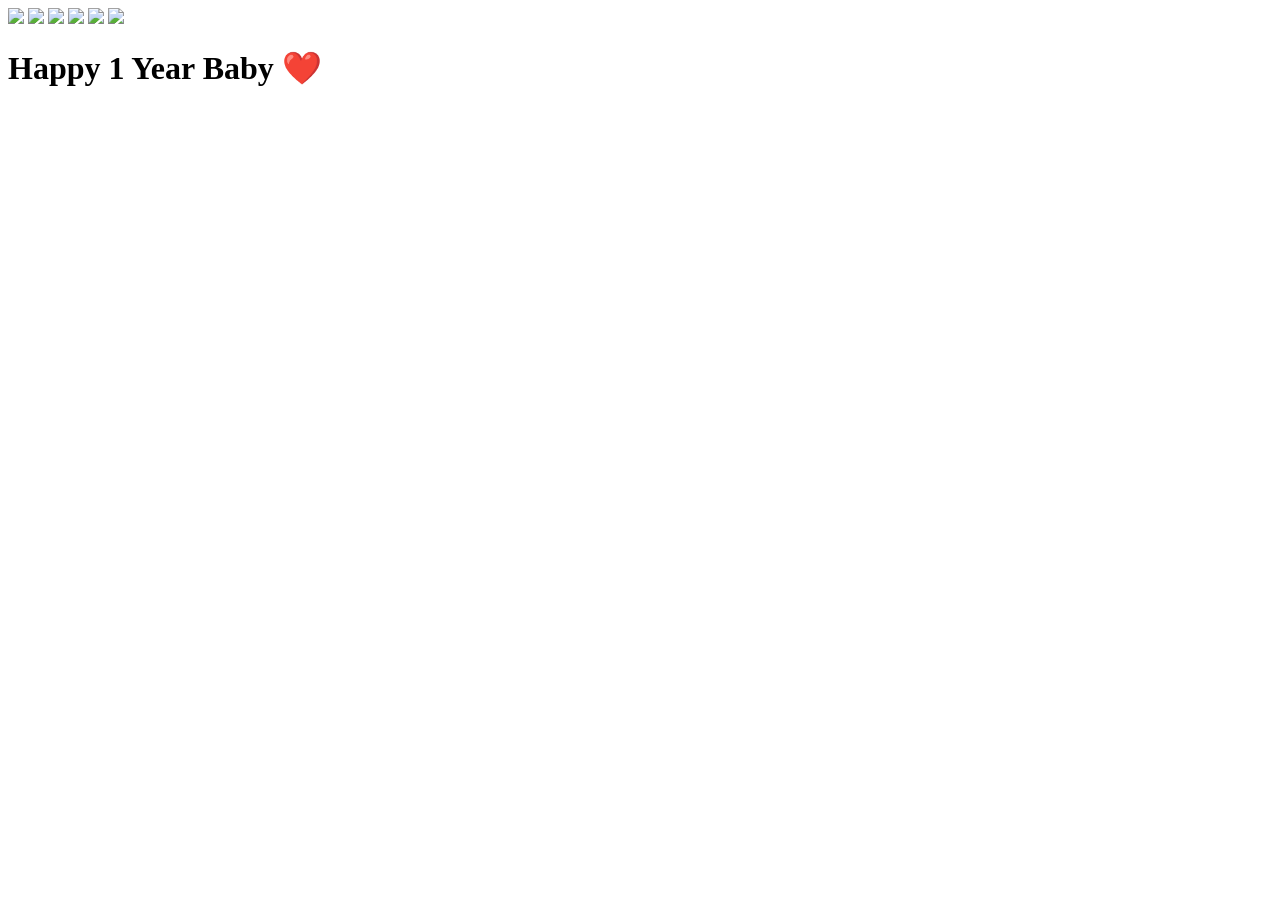
==== anniversary.html @ 3863787c "Create anniversary.html" ====
<!DOCTYPE html>
<html>
<head>
    <title>Happy Anniversary ❤️</title>
    <link rel="stylesheet" href="style.css">
</head>
<body class="anniversary-page">

<div class="overlay">

    <div class="collage">

        <img src="images/photo1.jpg">
        <img src="images/photo2.jpg">
        <img src="images/photo3.jpg">
        <img src="images/photo4.jpg">
        <img src="images/photo5.jpg">
        <img src="images/photo6.jpg">

    </div>

    <h1 id="anniversaryText">
        Happy 1 Year Baby ❤️
    </h1>

</div>

<script src="script.js"></script>

</body>
</html>
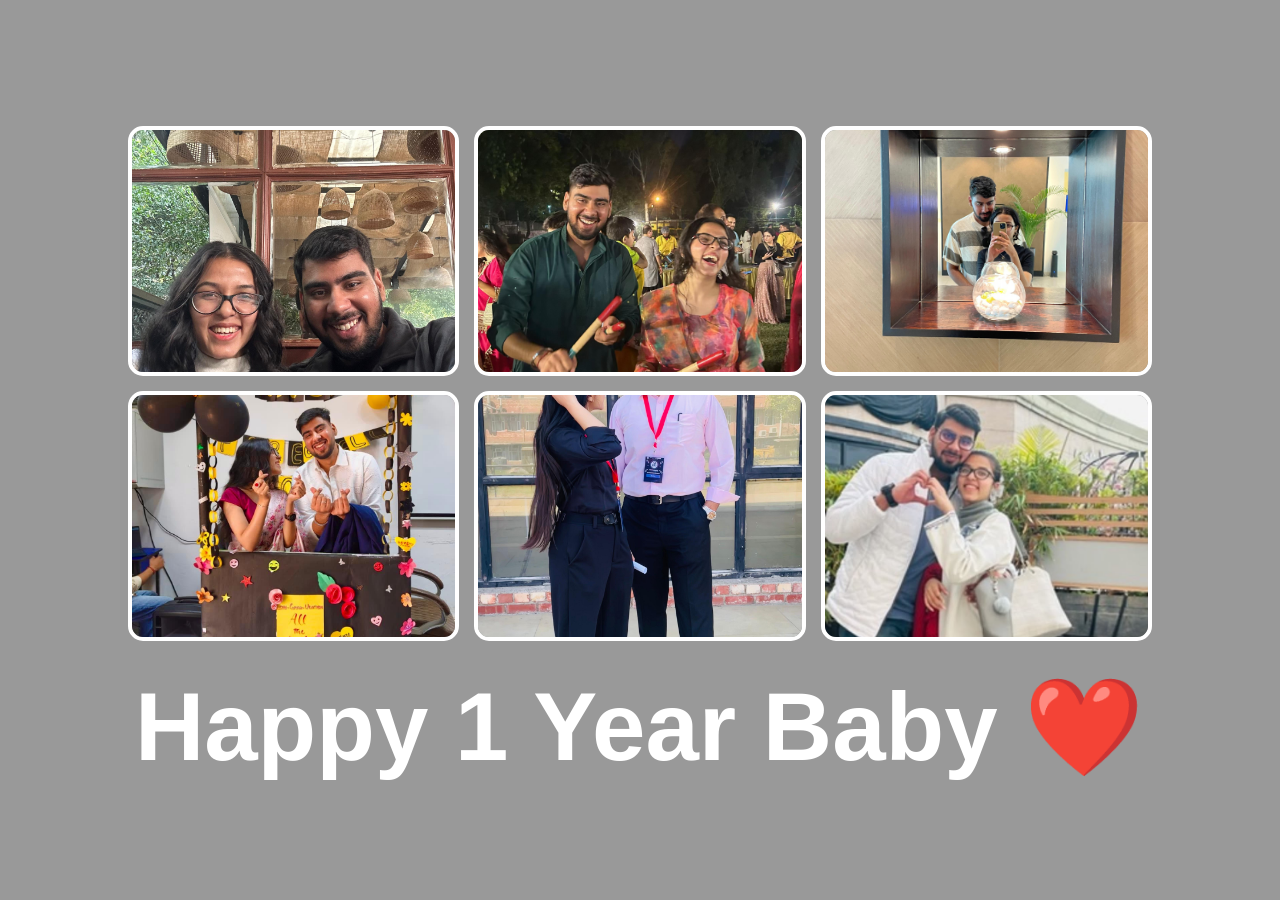
==== commit c0cbb070: "Update anniversary.html" ====
--- a/anniversary.html
+++ b/anniversary.html
@@ -10,12 +10,12 @@
 
     <div class="collage">
 
-        <img src="images/photo1.jpg">
-        <img src="images/photo2.jpg">
-        <img src="images/photo3.jpg">
-        <img src="images/photo4.jpg">
-        <img src="images/photo5.jpg">
-        <img src="images/photo6.jpg">
+        <img src="photo1.jpeg">
+        <img src="photo2.jpeg">
+        <img src="photo3.jpeg">
+        <img src="photo4.jpeg">
+        <img src="photo5.jpeg">
+        <img src="photo6.jpeg">
 
     </div>
 
--- a/style.css
+++ b/style.css
@@ -0,0 +1,260 @@
+*{
+    margin:0;
+    padding:0;
+    box-sizing:border-box;
+}
+
+body{
+    font-family: 'Segoe UI', sans-serif;
+}
+
+/* Welcome Page */
+
+.welcome-page{
+    height:100vh;
+    background:linear-gradient(
+        135deg,
+        #ffdde1,
+        #ee9ca7
+    );
+
+    display:flex;
+    justify-content:center;
+    align-items:center;
+    text-align:center;
+}
+
+.container h1{
+    font-size:4rem;
+    color:white;
+    margin-bottom:20px;
+}
+
+.container p{
+    font-size:1.5rem;
+    color:white;
+    margin-bottom:30px;
+}
+
+.buttons button{
+    padding:15px 30px;
+    margin:10px;
+    border:none;
+    border-radius:30px;
+    font-size:18px;
+    cursor:pointer;
+    background:white;
+    color:#ff4081;
+    transition:.3s;
+}
+
+.buttons button:hover{
+    transform:scale(1.1);
+}
+
+/* Story Page */
+
+.story-page{
+    background:#f7f0dc;
+    min-height:100vh;
+    display:flex;
+    justify-content:center;
+    align-items:center;
+    padding:40px;
+}
+
+.diary{
+    background:#fffef7;
+    width:80%;
+    max-width:700px;
+    padding:40px;
+    border-radius:10px;
+    box-shadow:0 0 20px rgba(0,0,0,0.2);
+    line-height:2;
+    font-size:18px;
+}
+
+.diary h1{
+    margin-bottom:20px;
+    text-align:center;
+}
+
+.diary button{
+    margin-top:30px;
+    padding:15px 25px;
+    border:none;
+    border-radius:30px;
+    background:#ff4081;
+    color:white;
+    cursor:pointer;
+}
+
+/* Anniversary Page */
+
+.anniversary-page{
+    min-height:100vh;
+    background:url('https://images.unsplash.com/photo-1513151233558-d860c5398176?auto=format&fit=crop&w=1500&q=80');
+    background-size:cover;
+    background-position:center;
+}
+
+.overlay{
+    min-height:100vh;
+    background:rgba(0,0,0,0.4);
+
+    display:flex;
+    flex-direction:column;
+    justify-content:center;
+    align-items:center;
+}
+
+.collage{
+    width:80%;
+    display:grid;
+
+    grid-template-columns:
+    repeat(3,1fr);
+
+    gap:15px;
+
+    margin-bottom:40px;
+}
+
+.collage img{
+    width:100%;
+    height:250px;
+    object-fit:cover;
+    border-radius:15px;
+    border:4px solid white;
+}
+
+#anniversaryText{
+    color:white;
+    font-size:5rem;
+    opacity:0;
+}
+
+/* Message Page */
+
+.message-page{
+    min-height:100vh;
+
+    background:url('https://images.unsplash.com/photo-1518895949257-7621c3c786d7?auto=format&fit=crop&w=1500&q=80');
+
+    background-size:cover;
+    background-position:center;
+
+    display:flex;
+    justify-content:center;
+    align-items:center;
+}
+
+.flower-overlay{
+    min-height:100vh;
+    width:100%;
+
+    background:rgba(255,255,255,0.15);
+
+    display:flex;
+    flex-direction:column;
+    justify-content:center;
+    align-items:center;
+}
+
+.heart-container{
+    display:flex;
+    justify-content:center;
+    align-items:center;
+}
+
+.heart{
+    position:relative;
+
+    width:350px;
+    height:350px;
+
+    background:#ff4d6d;
+
+    transform:rotate(-45deg);
+
+    animation:heartbeat 1.5s infinite;
+}
+
+.heart:before,
+.heart:after{
+    content:"";
+
+    position:absolute;
+
+    width:350px;
+    height:350px;
+
+    background:#ff4d6d;
+
+    border-radius:50%;
+}
+
+.heart:before{
+    top:-175px;
+}
+
+.heart:after{
+    left:175px;
+}
+
+.heart-text{
+
+    position:absolute;
+
+    width:250px;
+
+    top:50%;
+    left:50%;
+
+    transform:
+    translate(-50%,-50%)
+    rotate(45deg);
+
+    color:white;
+
+    text-align:center;
+
+    font-size:16px;
+
+    z-index:10;
+
+    line-height:1.6;
+}
+
+.next-btn{
+    margin-top:80px;
+
+    padding:15px 30px;
+
+    border:none;
+
+    border-radius:30px;
+
+    background:white;
+
+    color:#ff4d6d;
+
+    font-size:18px;
+
+    cursor:pointer;
+}
+
+@keyframes heartbeat{
+
+    0%{
+        transform:rotate(-45deg) scale(1);
+    }
+
+    50%{
+        transform:rotate(-45deg) scale(1.05);
+    }
+
+    100%{
+        transform:rotate(-45deg) scale(1);
+    }
+}
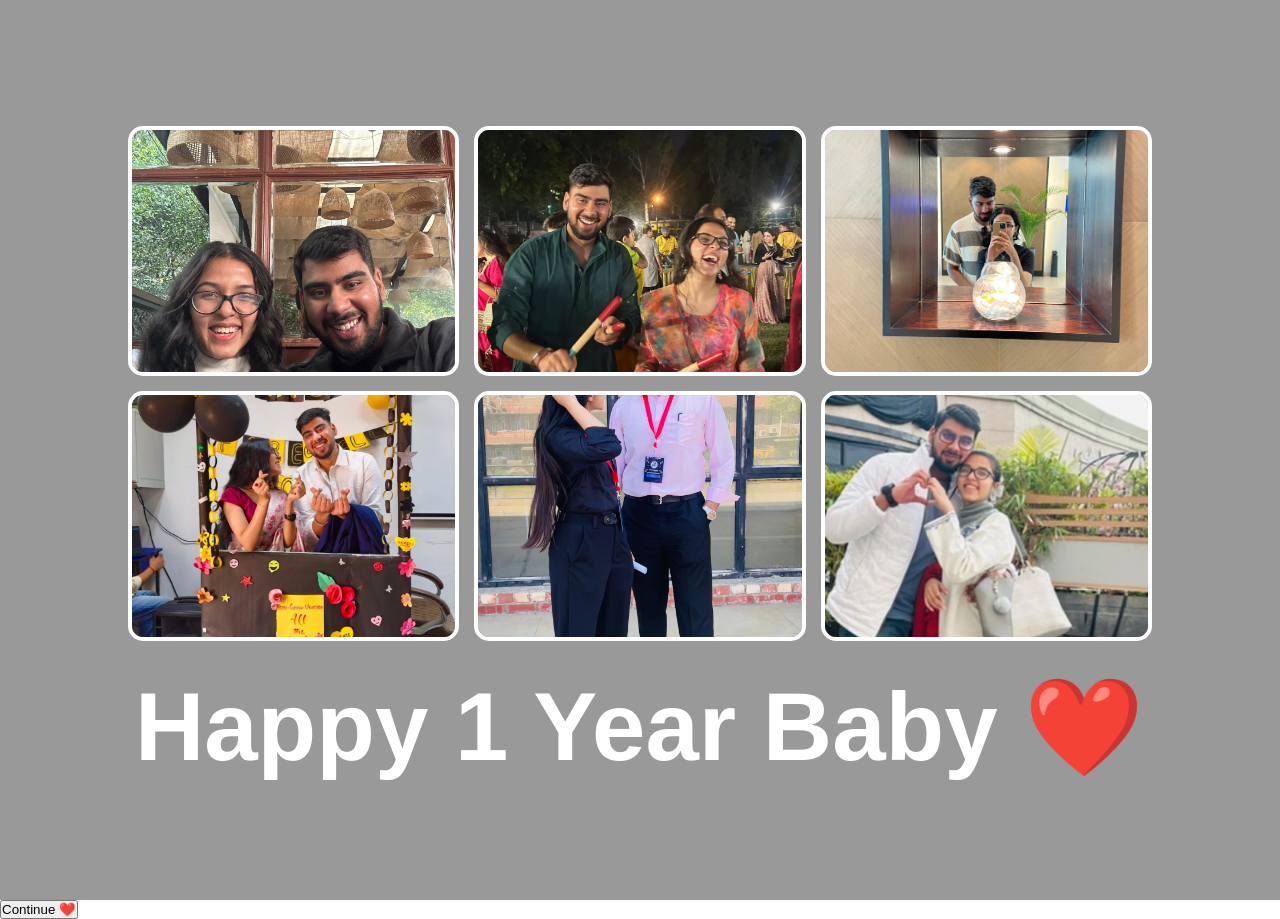
==== commit 81cd84a6: "Update anniversary.html" ====
--- a/anniversary.html
+++ b/anniversary.html
@@ -25,6 +25,13 @@
 
 </div>
 
+    <button class="continue-btn"
+onclick="window.location.href='forever.html'">
+
+Continue ❤️
+
+</button>
+
 <script src="script.js"></script>
 
 </body>
--- a/style.css
+++ b/style.css
@@ -258,3 +258,52 @@
         transform:rotate(-45deg) scale(1);
     }
 }
+
+.hearts{
+    position:fixed;
+    width:100%;
+    height:100%;
+    top:0;
+    left:0;
+    overflow:hidden;
+    pointer-events:none;
+}
+
+.hearts span{
+
+    position:absolute;
+
+    display:block;
+
+    font-size:30px;
+
+    animation:fall 12s linear infinite;
+
+    top:-100px;
+}
+
+.hearts span:nth-child(1){left:10%;animation-delay:0s;}
+.hearts span:nth-child(2){left:20%;animation-delay:2s;}
+.hearts span:nth-child(3){left:30%;animation-delay:4s;}
+.hearts span:nth-child(4){left:40%;animation-delay:1s;}
+.hearts span:nth-child(5){left:50%;animation-delay:5s;}
+.hearts span:nth-child(6){left:60%;animation-delay:3s;}
+.hearts span:nth-child(7){left:70%;animation-delay:7s;}
+.hearts span:nth-child(8){left:80%;animation-delay:2s;}
+.hearts span:nth-child(9){left:90%;animation-delay:4s;}
+.hearts span:nth-child(10){left:95%;animation-delay:6s;}
+
+@keyframes fall{
+
+    0%{
+        transform:
+        translateY(-100px)
+        rotate(0deg);
+    }
+
+    100%{
+        transform:
+        translateY(110vh)
+        rotate(360deg);
+    }
+}
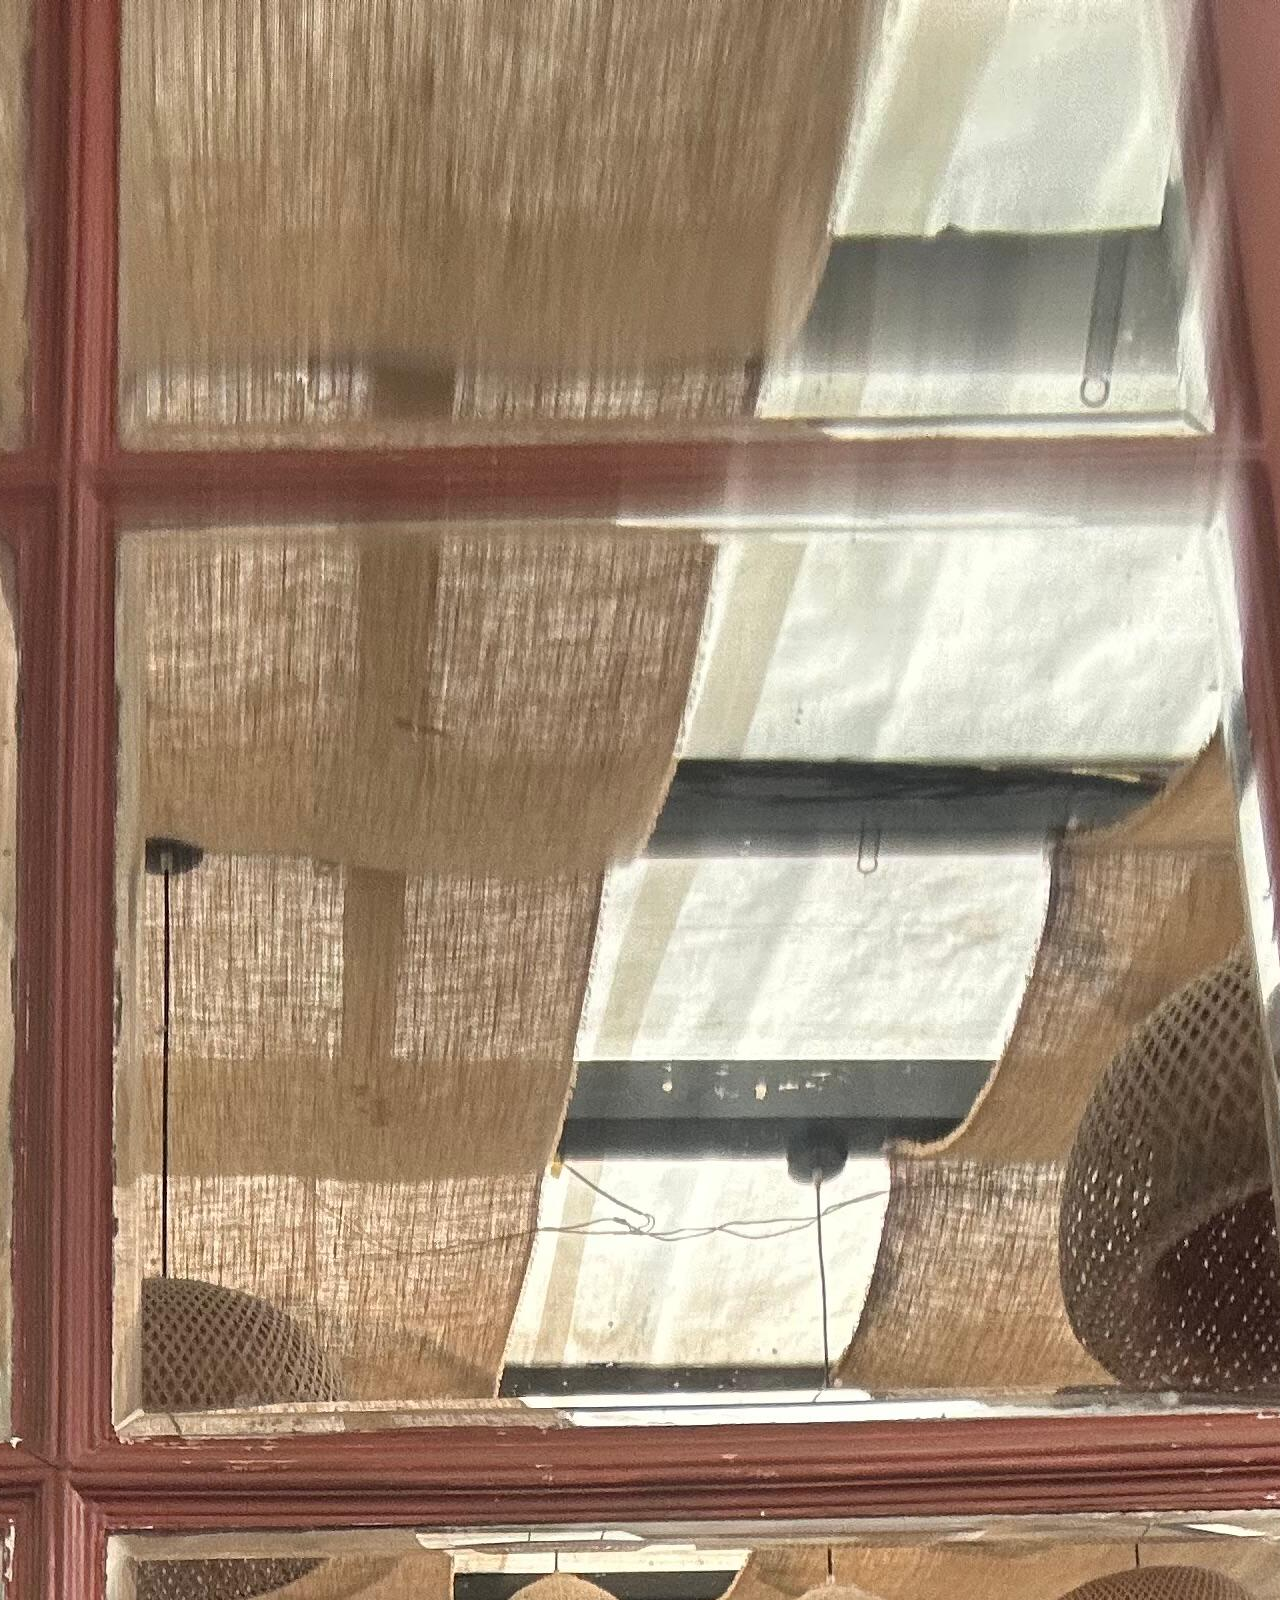
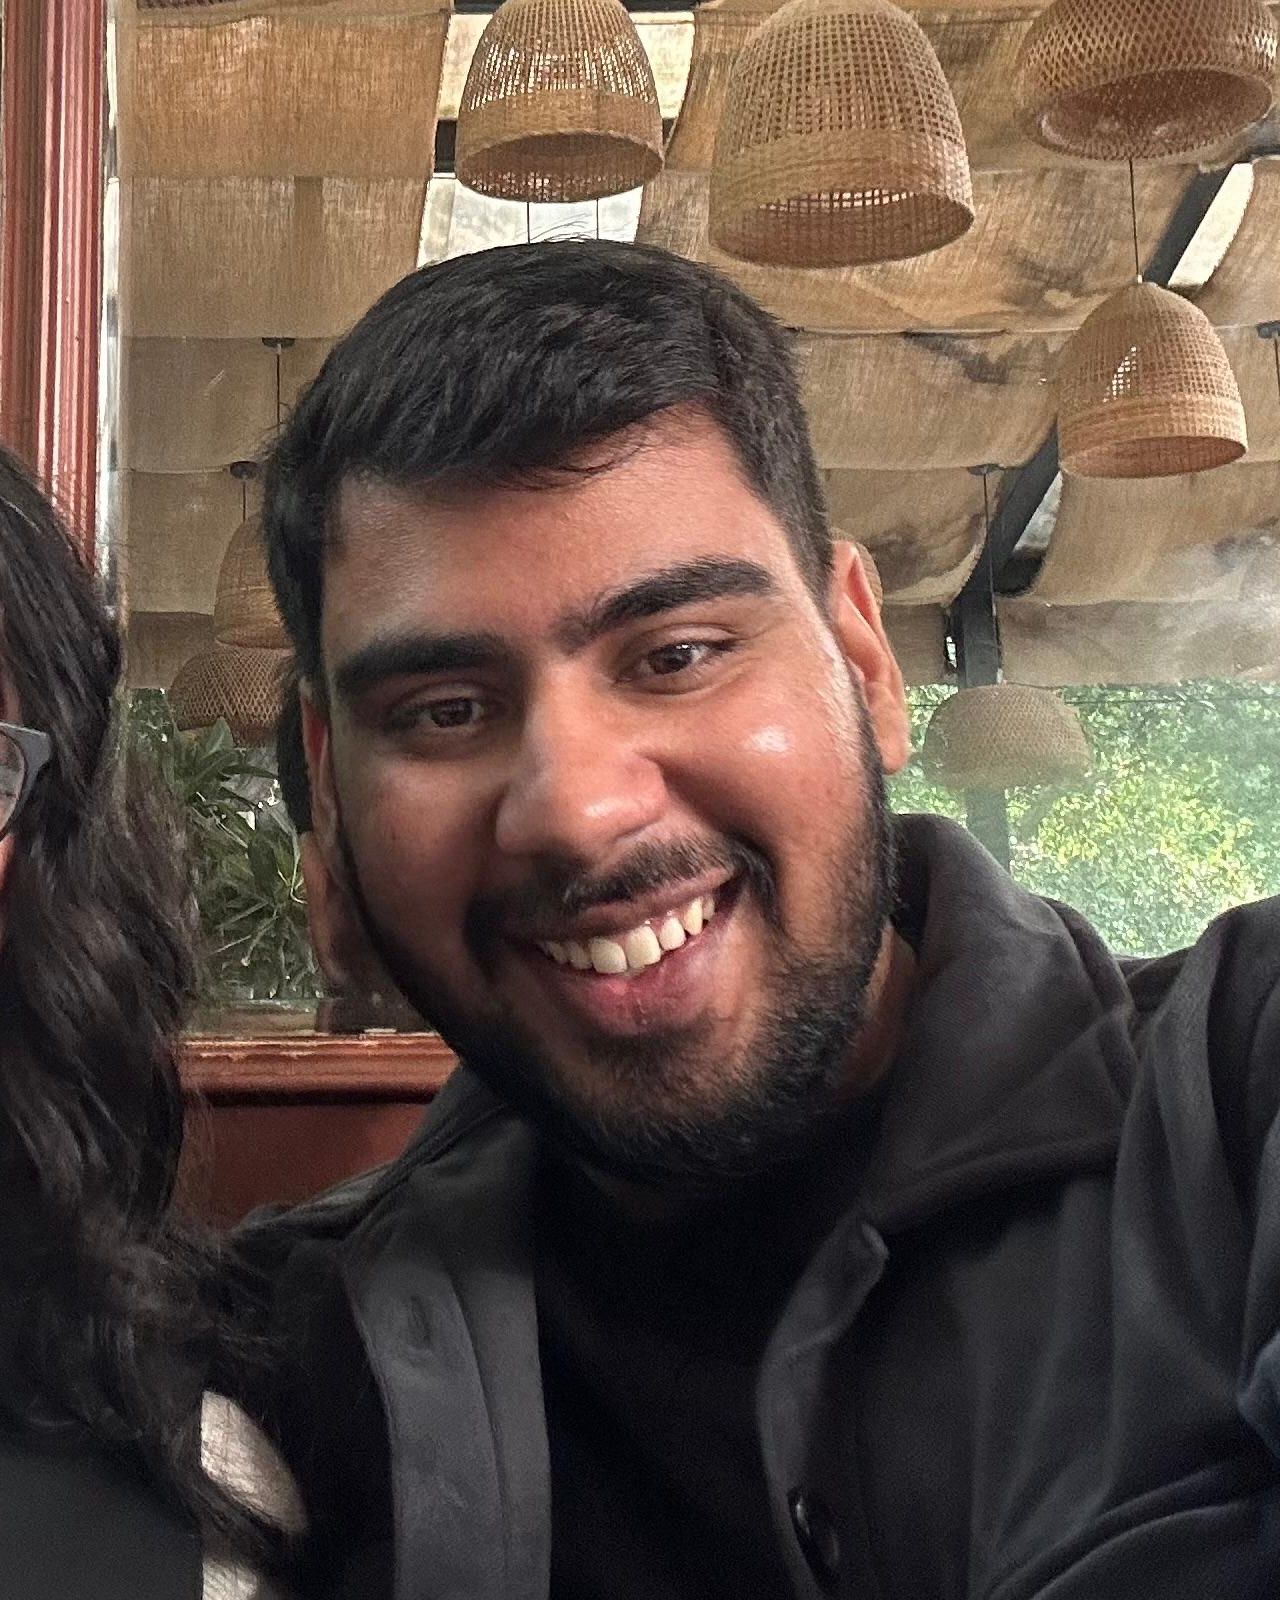
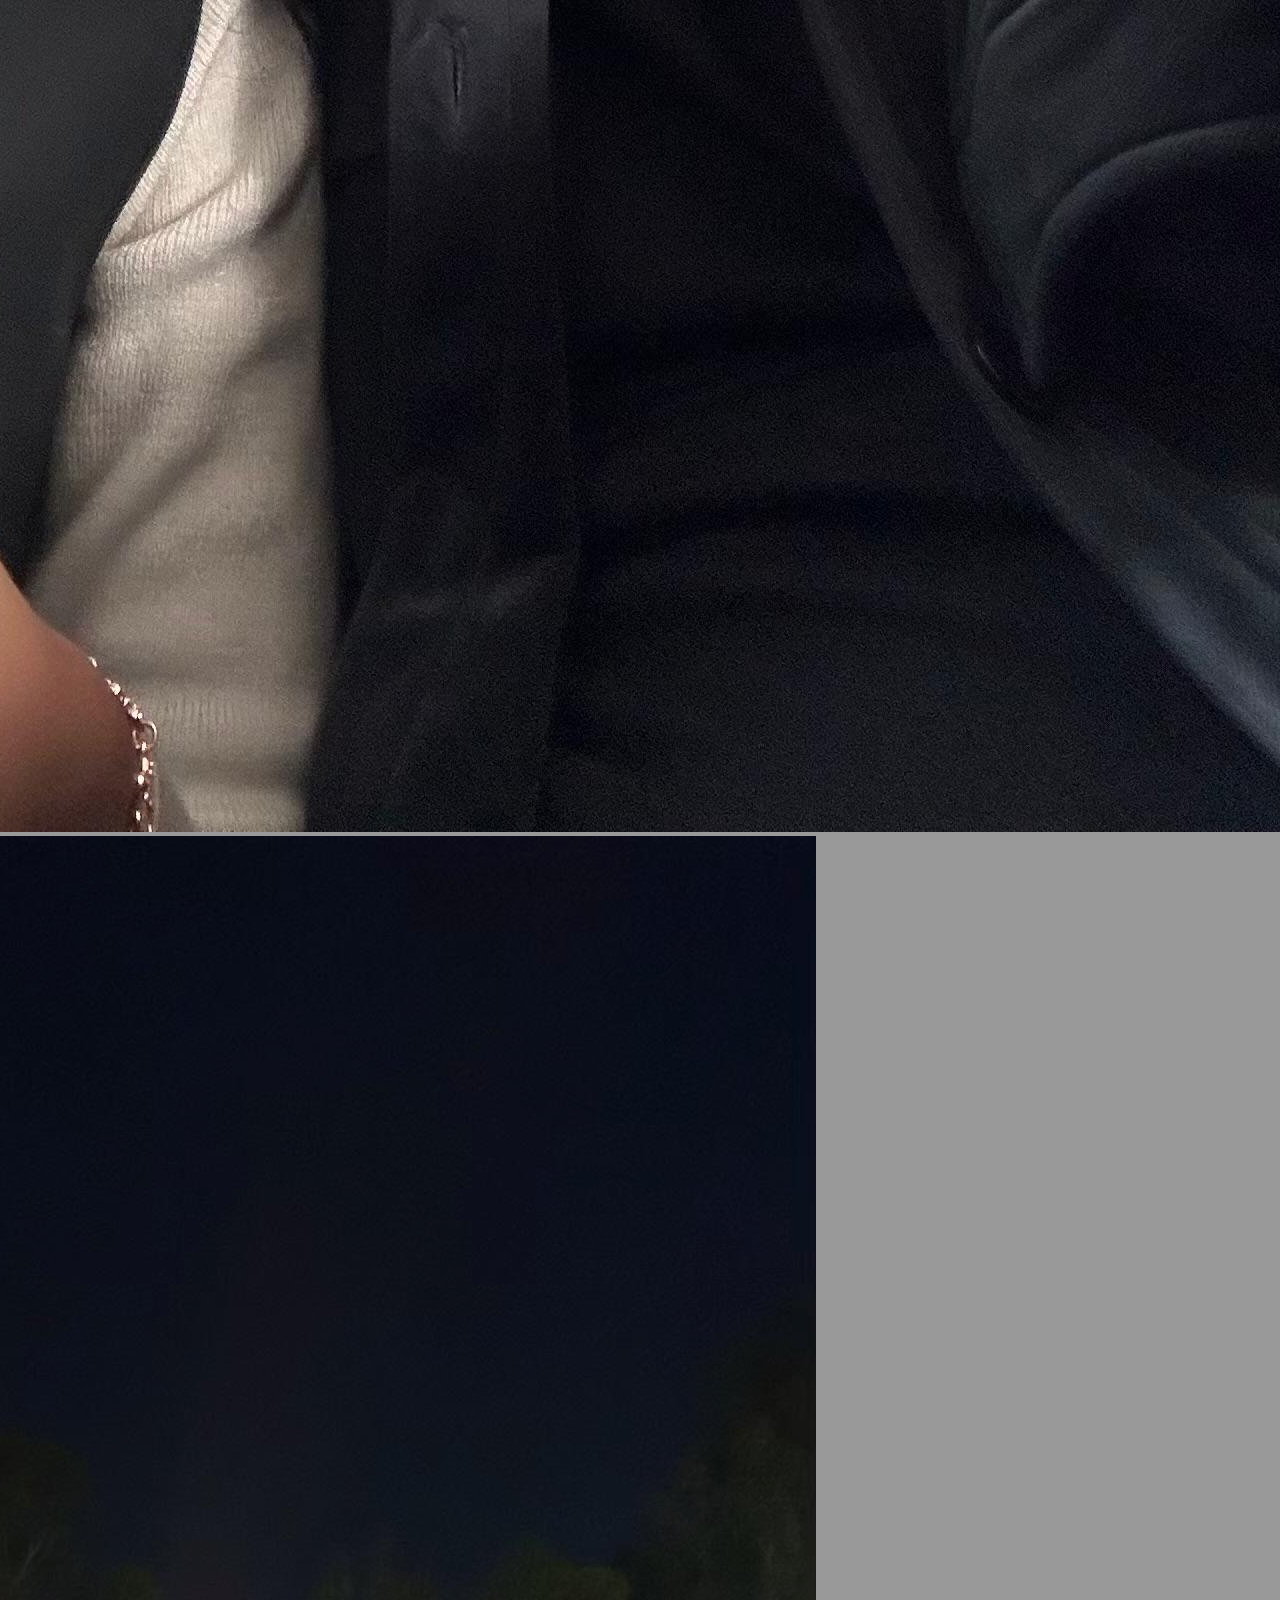
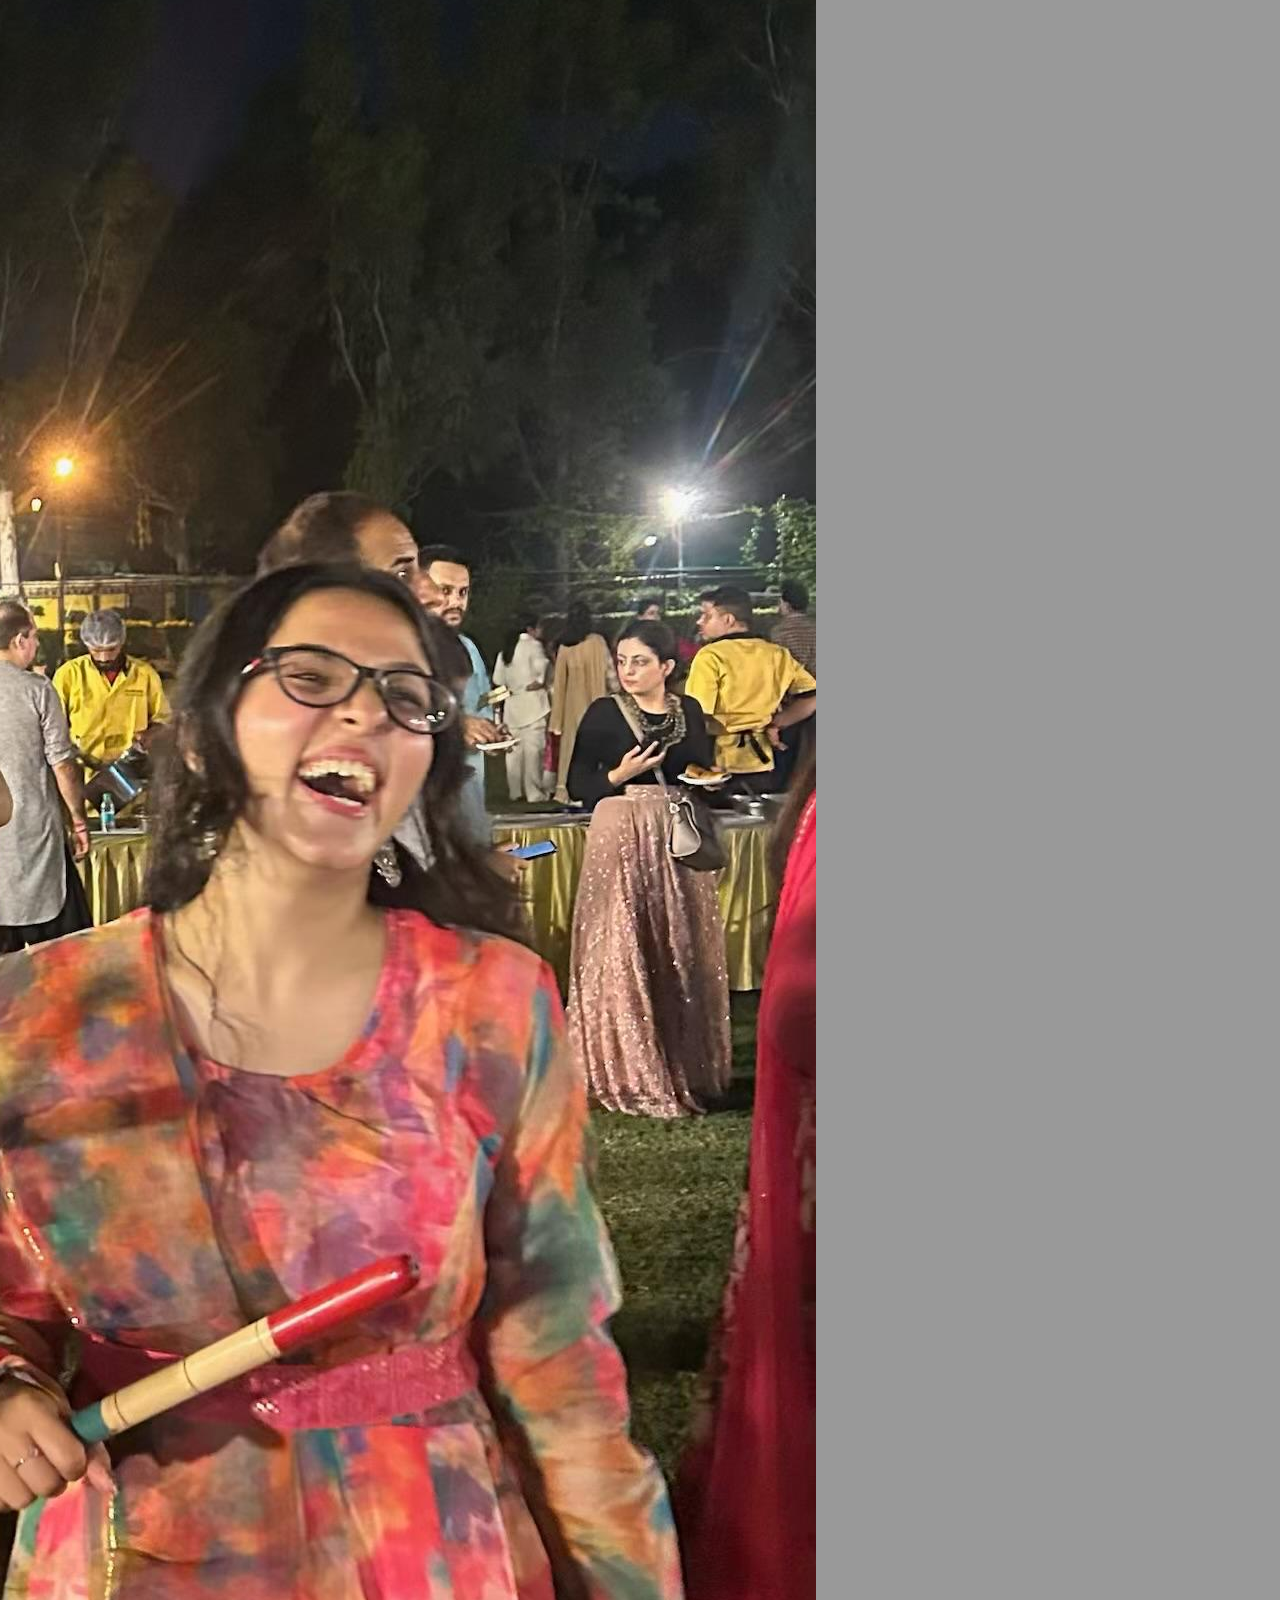
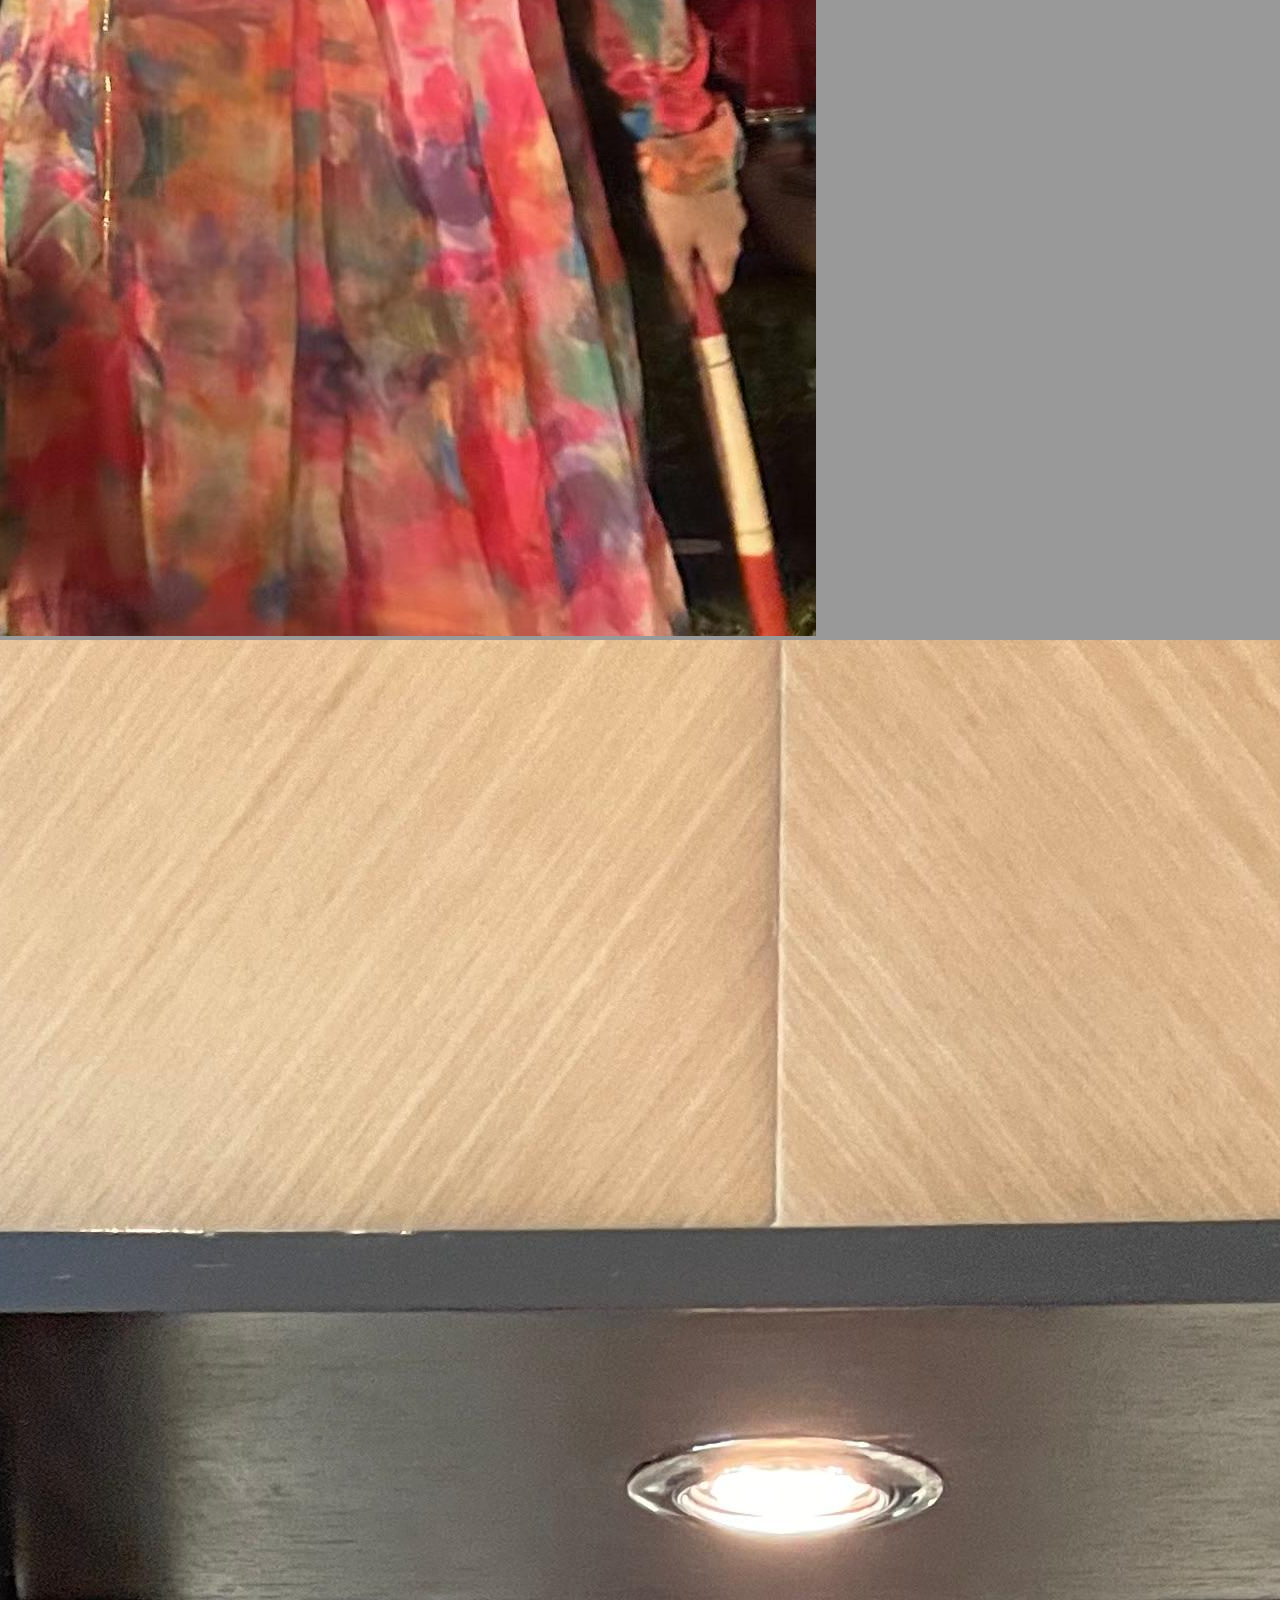
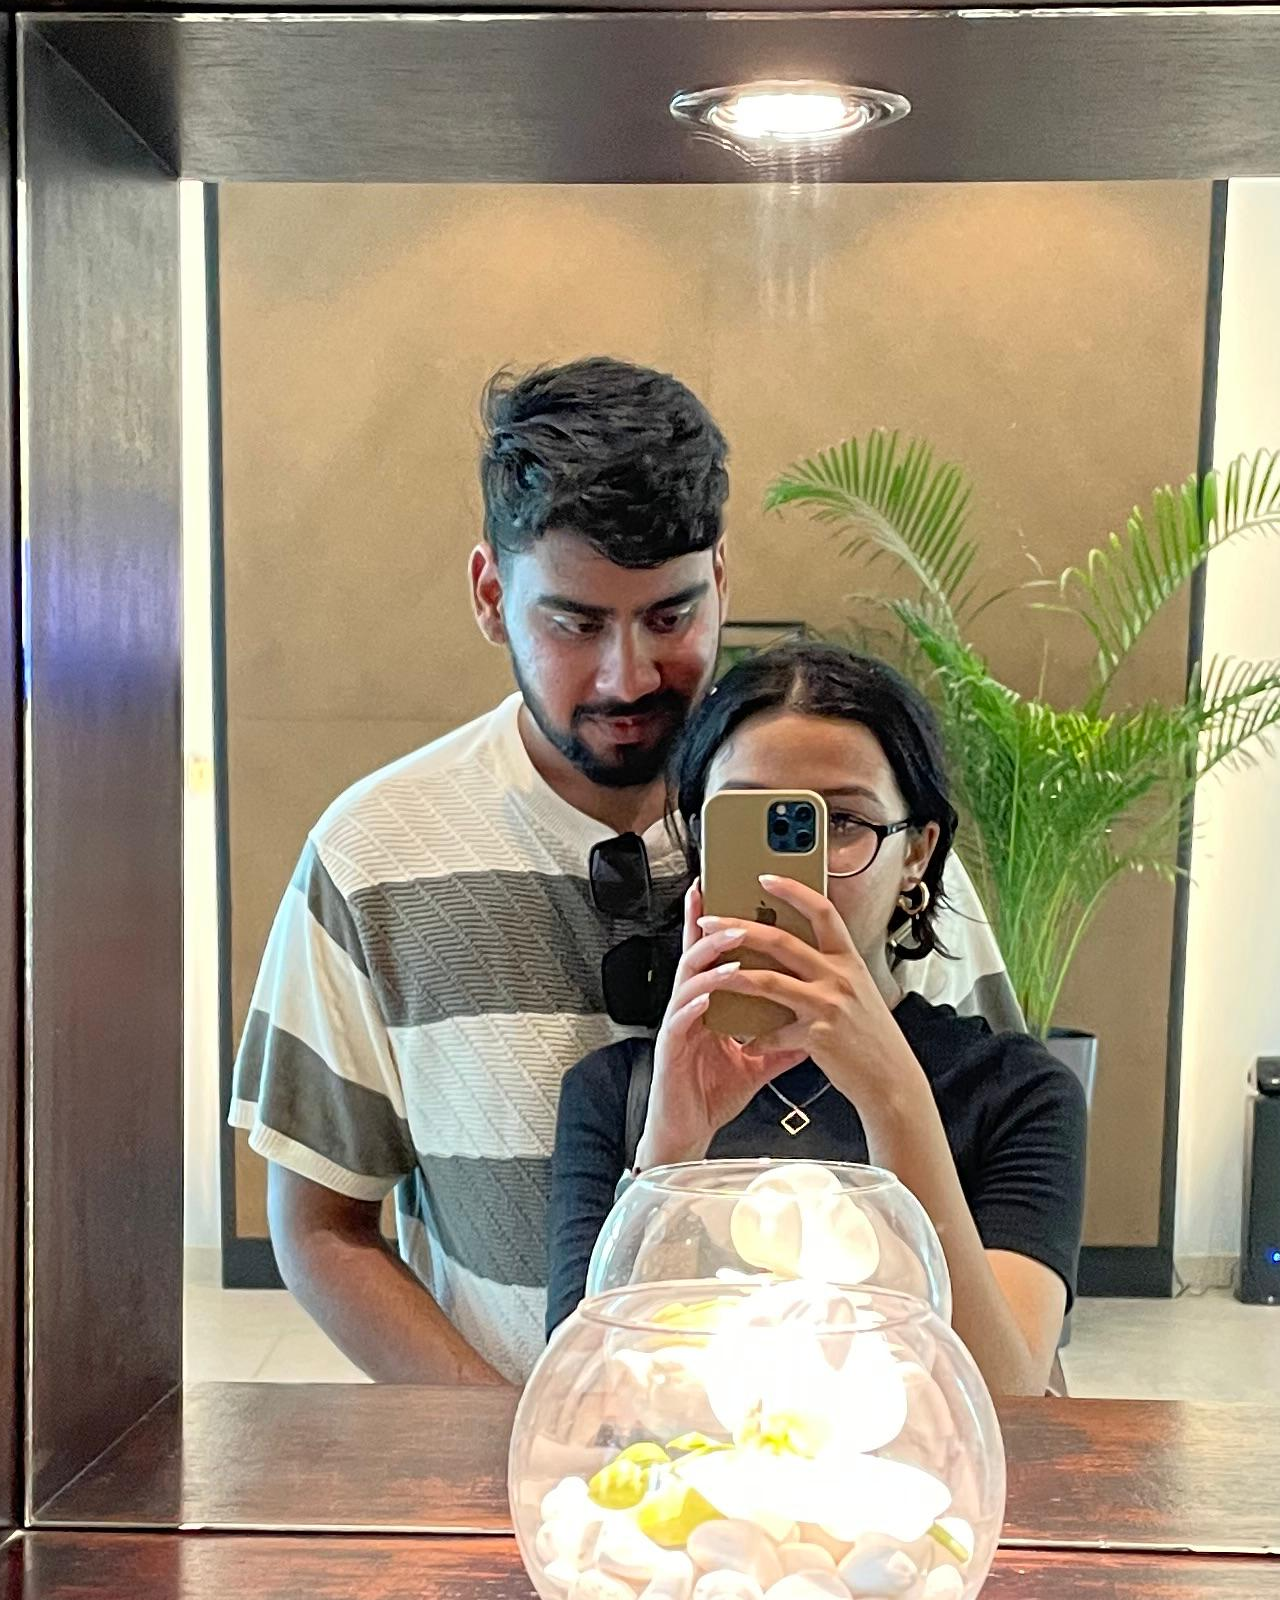
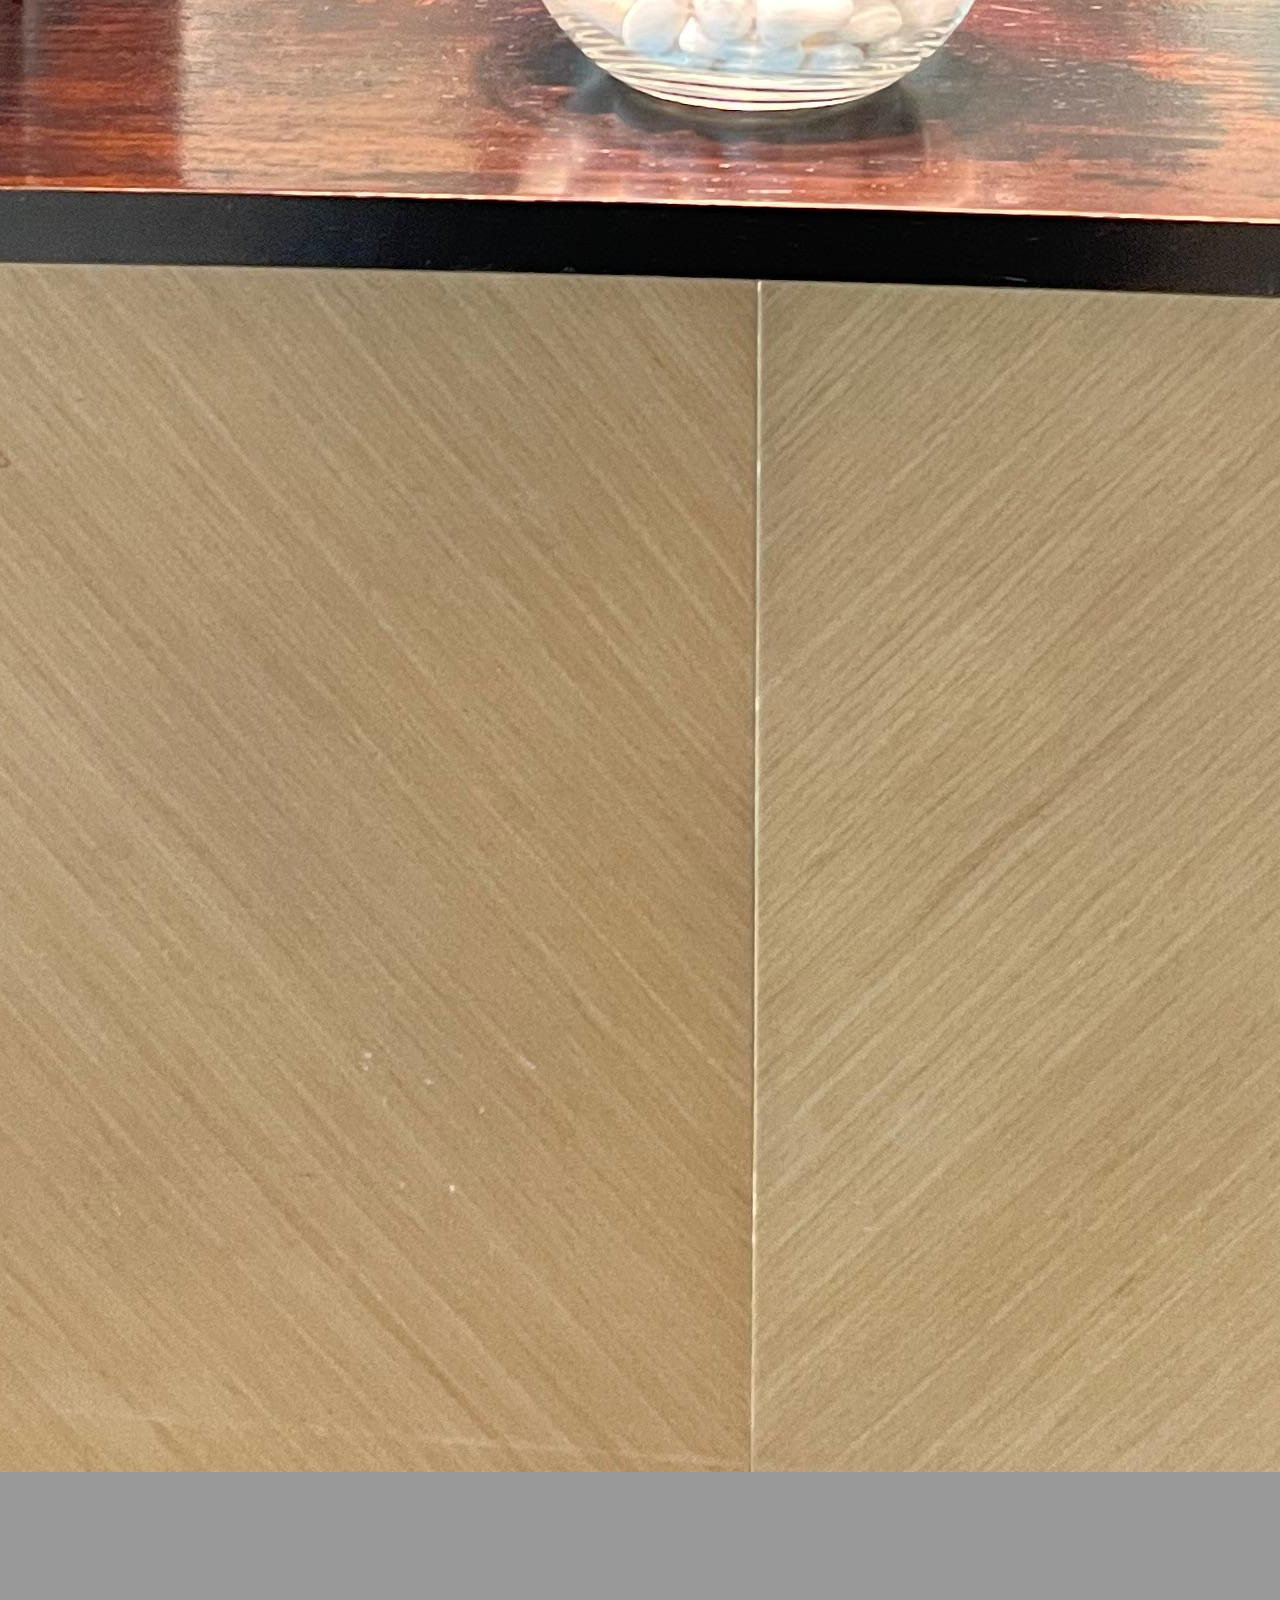
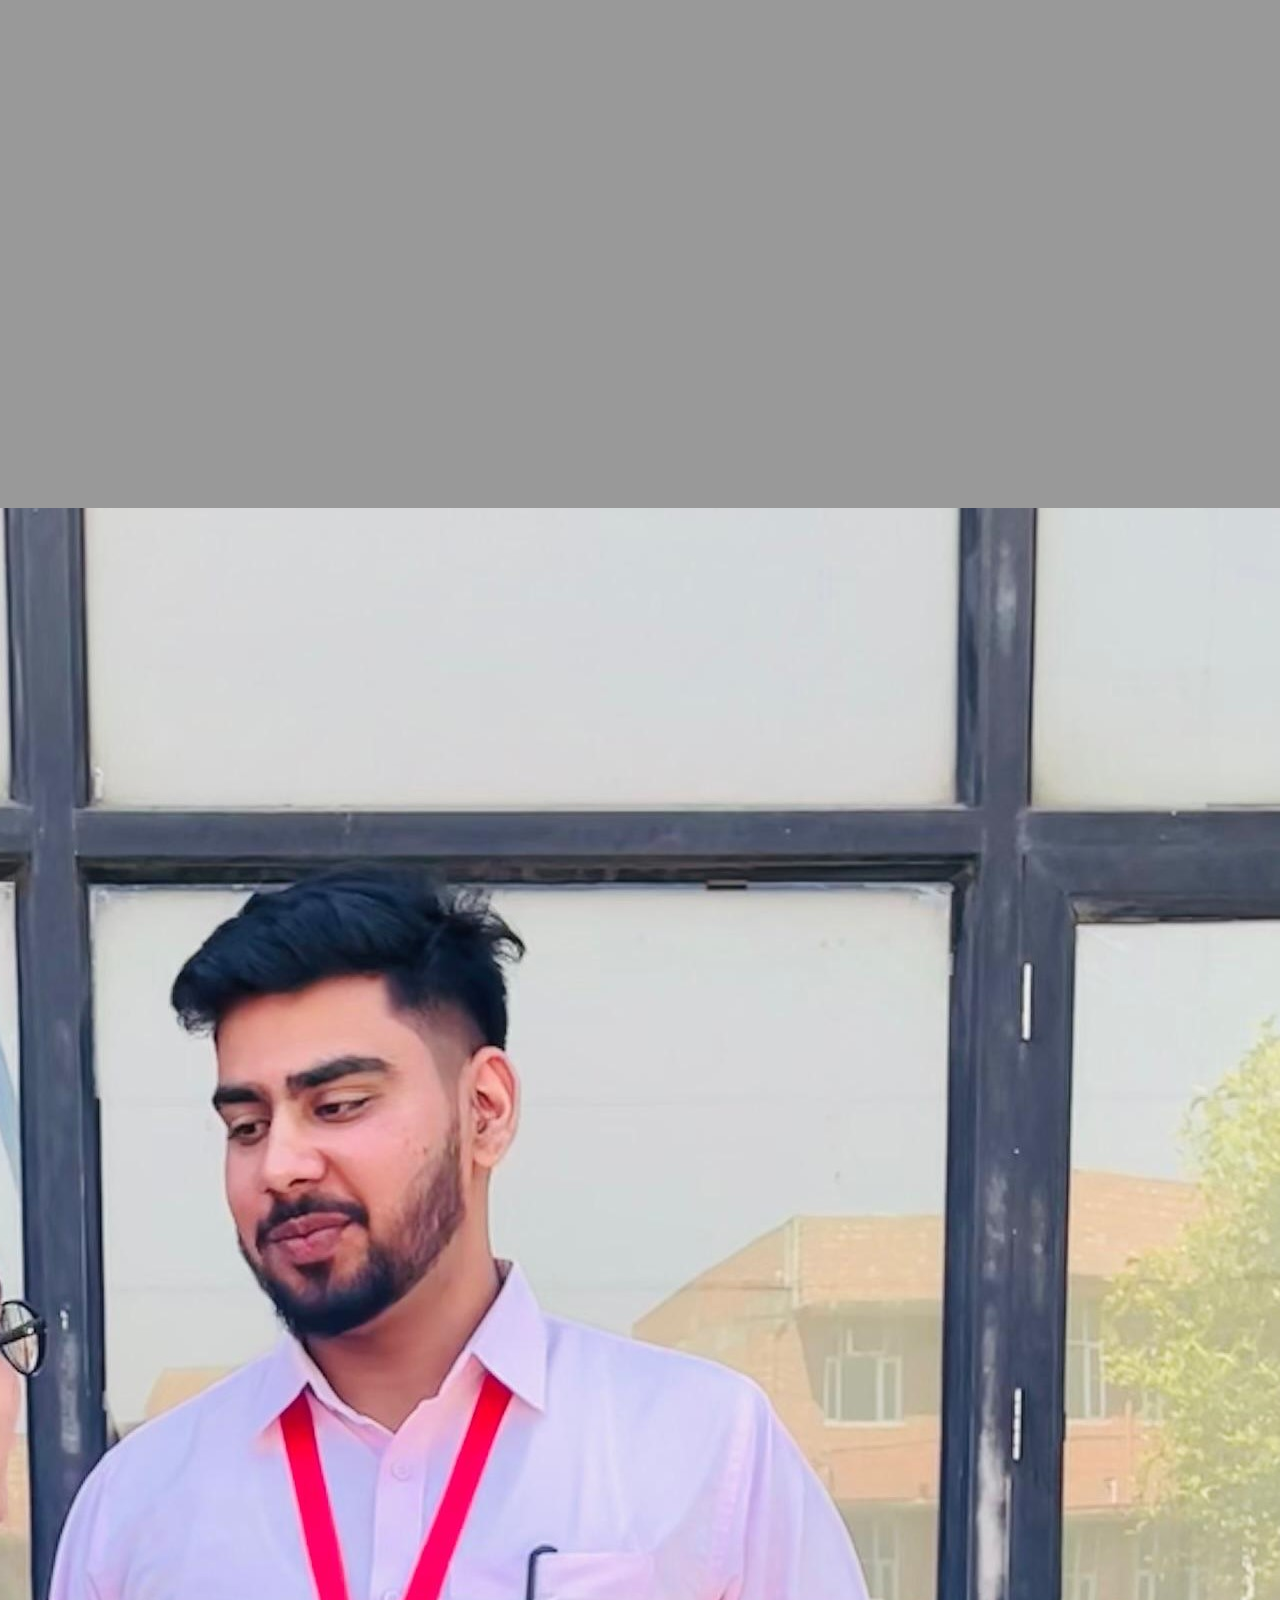
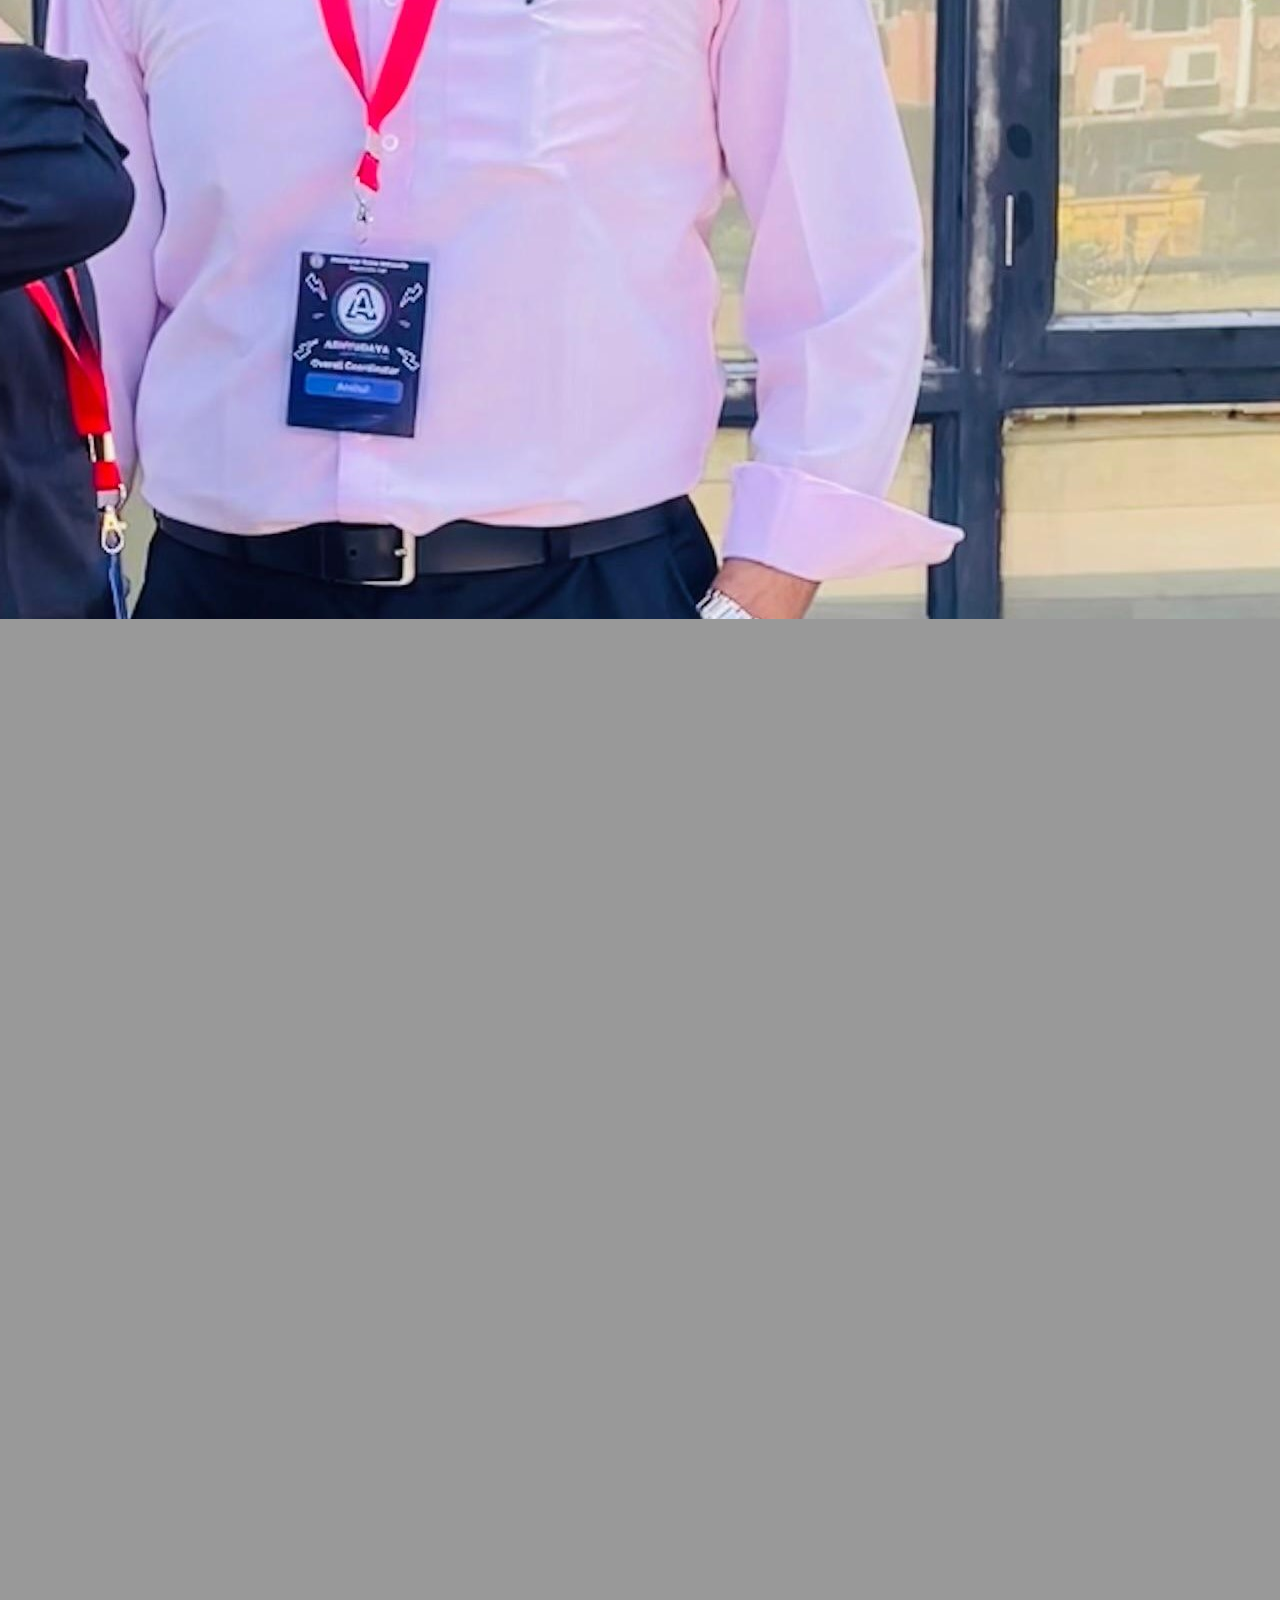
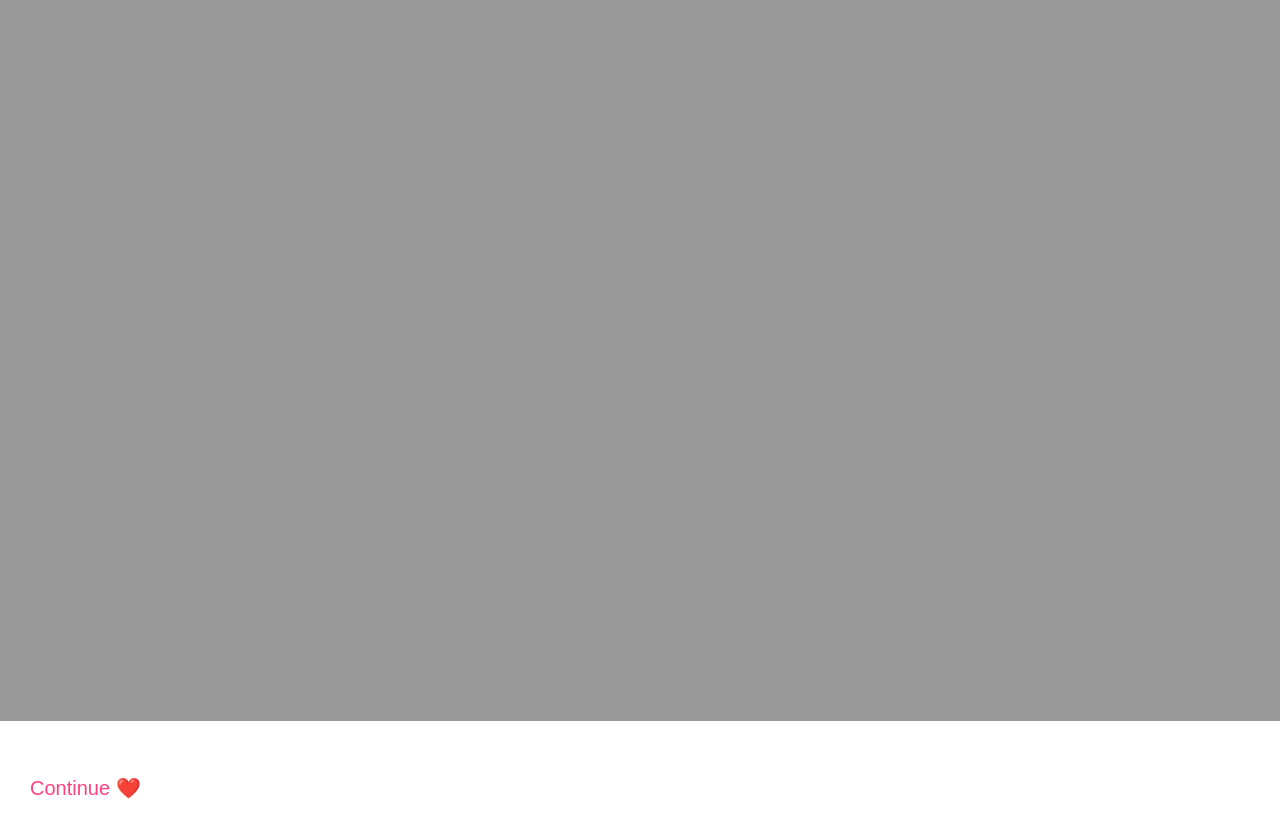
==== commit dac33e93: "Update anniversary.html" ====
--- a/anniversary.html
+++ b/anniversary.html
@@ -8,16 +8,33 @@
 
 <div class="overlay">
 
-    <div class="collage">
+    <div class="polaroid-gallery">
 
+    <div class="polaroid p1">
         <img src="photo1.jpeg">
+    </div>
+
+    <div class="polaroid p2">
         <img src="photo2.jpeg">
+    </div>
+
+    <div class="polaroid p3">
         <img src="photo3.jpeg">
+    </div>
+
+    <div class="polaroid p4">
         <img src="photo4.jpeg">
+    </div>
+
+    <div class="polaroid p5">
         <img src="photo5.jpeg">
+    </div>
+
+    <div class="polaroid p6">
         <img src="photo6.jpeg">
+    </div>
 
-    </div>
+</div>
 
     <h1 id="anniversaryText">
         Happy 1 Year Baby ❤️
@@ -26,11 +43,11 @@
 </div>
 
     <button class="continue-btn"
-onclick="window.location.href='forever.html'">
+    onclick="window.location.href='forever.html'">
 
-Continue ❤️
+        Continue ❤️
 
-</button>
+    </button>
 
 <script src="script.js"></script>
 
--- a/style.css
+++ b/style.css
@@ -307,3 +307,79 @@
         rotate(360deg);
     }
 }
+
+.continue-btn{
+
+    margin-top:40px;
+
+    padding:15px 30px;
+
+    border:none;
+
+    border-radius:40px;
+
+    font-size:20px;
+
+    background:white;
+
+    color:#ff4081;
+
+    cursor:pointer;
+}
+
+.forever-page{
+
+    height:100vh;
+
+    background:linear-gradient(
+    135deg,
+    #ff9a9e,
+    #fad0c4);
+
+    display:flex;
+    justify-content:center;
+    align-items:center;
+}
+
+.forever-container{
+
+    text-align:center;
+    color:white;
+}
+
+.forever-container h1{
+
+    font-size:3rem;
+    margin-bottom:30px;
+}
+
+#yesBtn{
+
+    padding:20px 40px;
+
+    border:none;
+
+    border-radius:50px;
+
+    font-size:24px;
+
+    background:white;
+
+    color:#ff4081;
+
+    cursor:pointer;
+
+    transition:.3s;
+}
+
+#yesBtn:hover{
+
+    transform:scale(1.1);
+}
+
+#answer{
+
+    margin-top:40px;
+
+    font-size:2rem;
+}
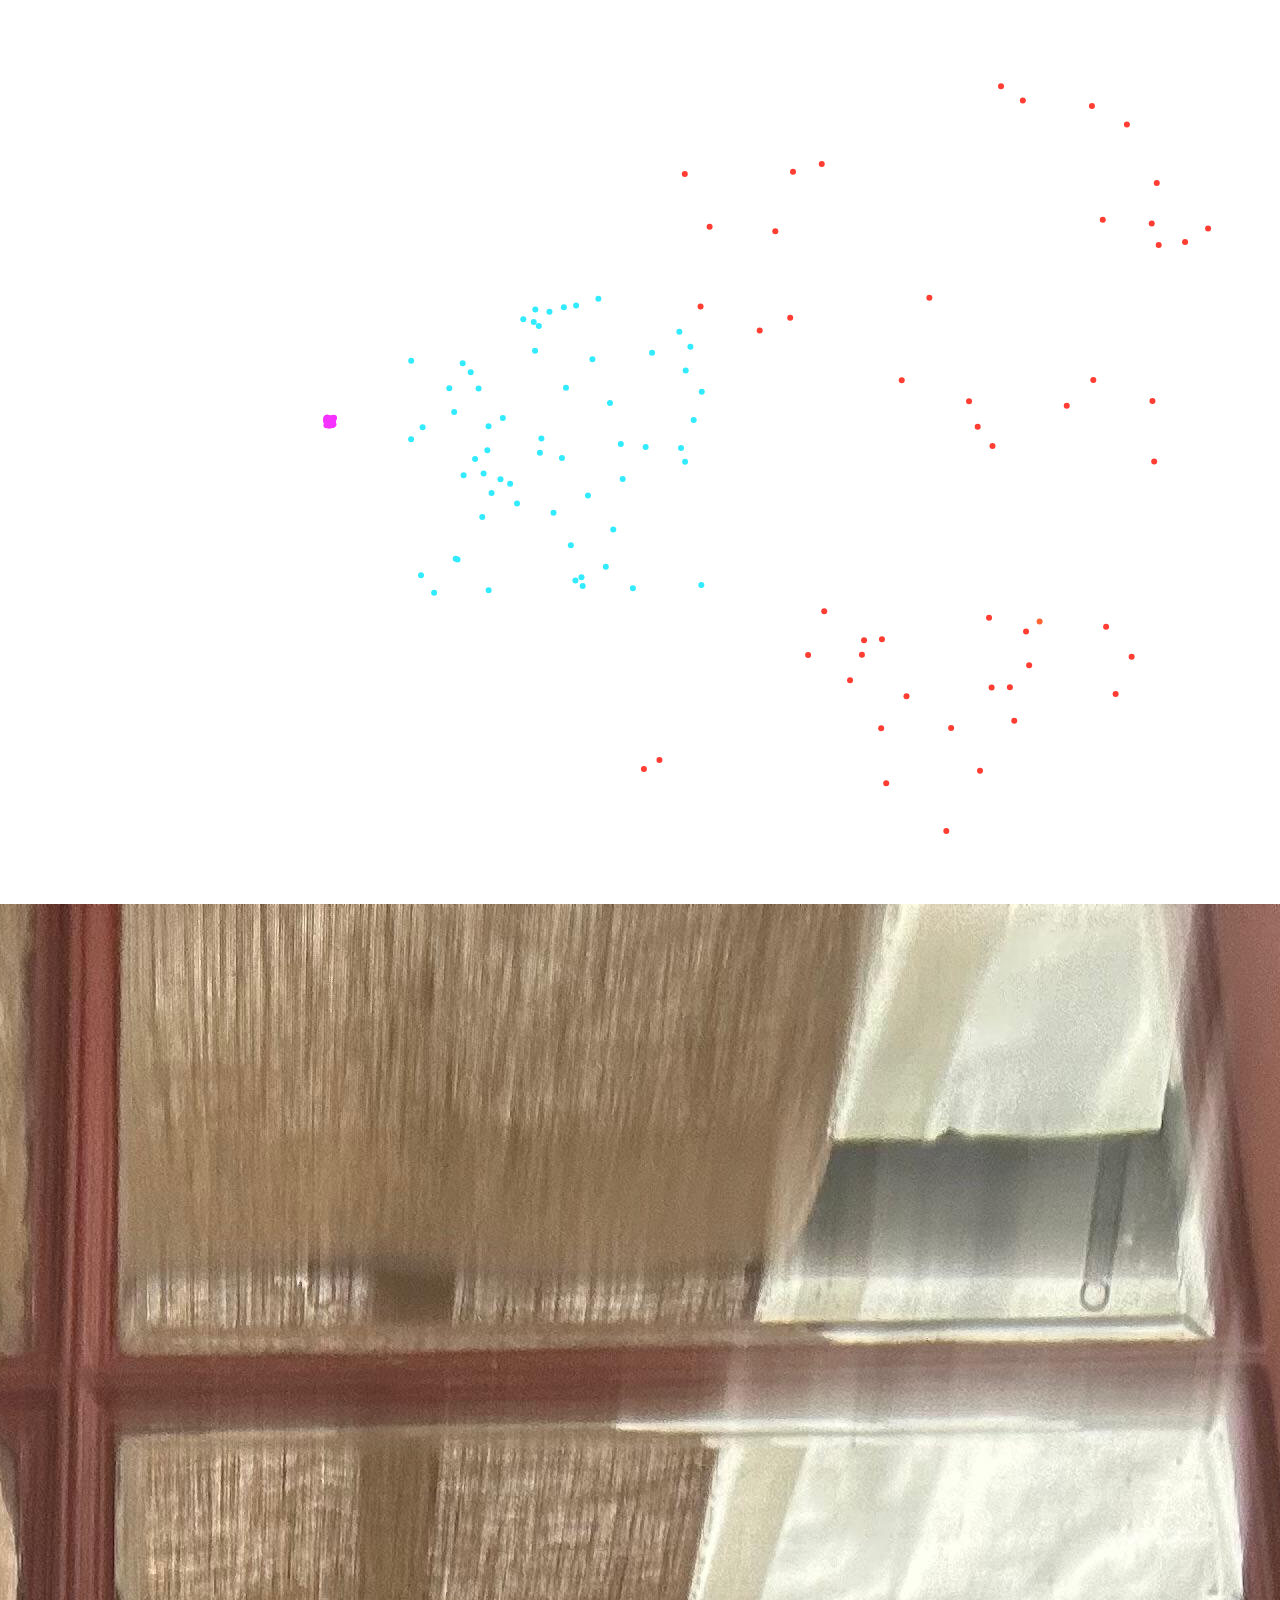
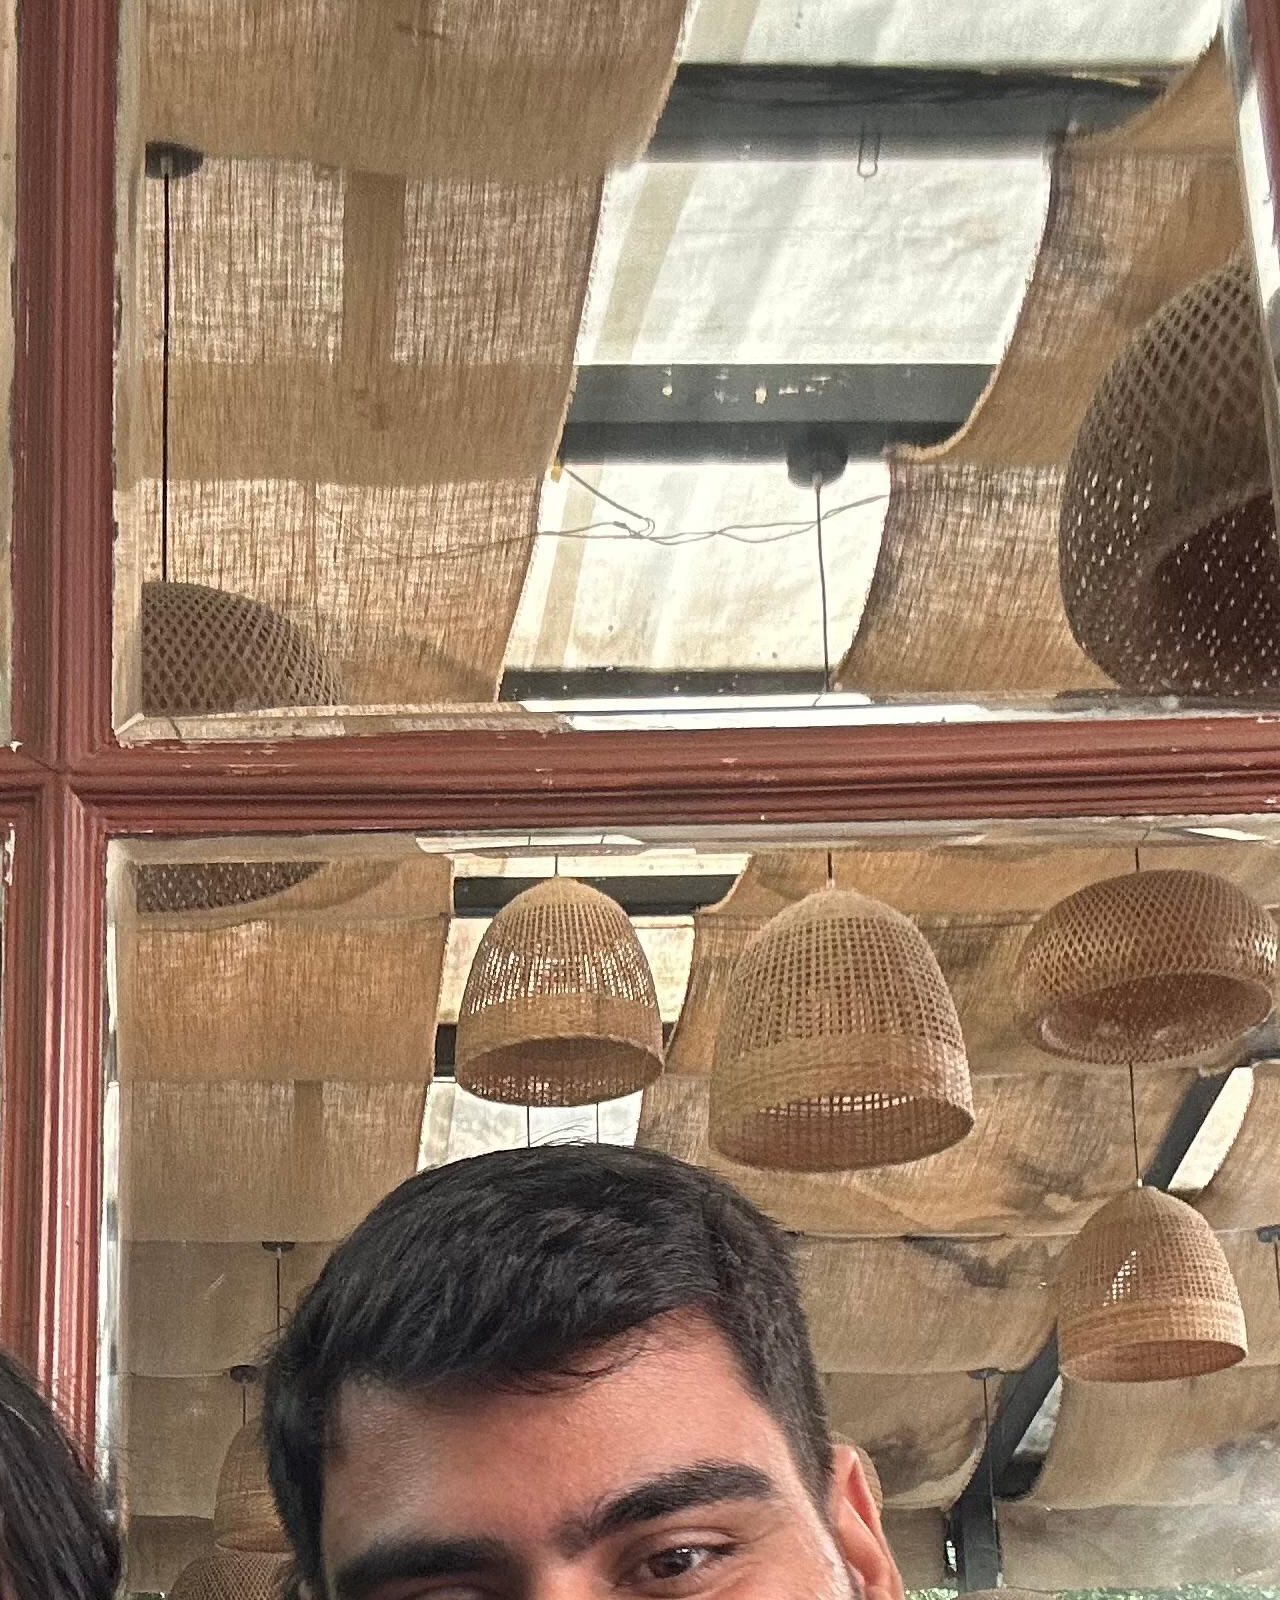
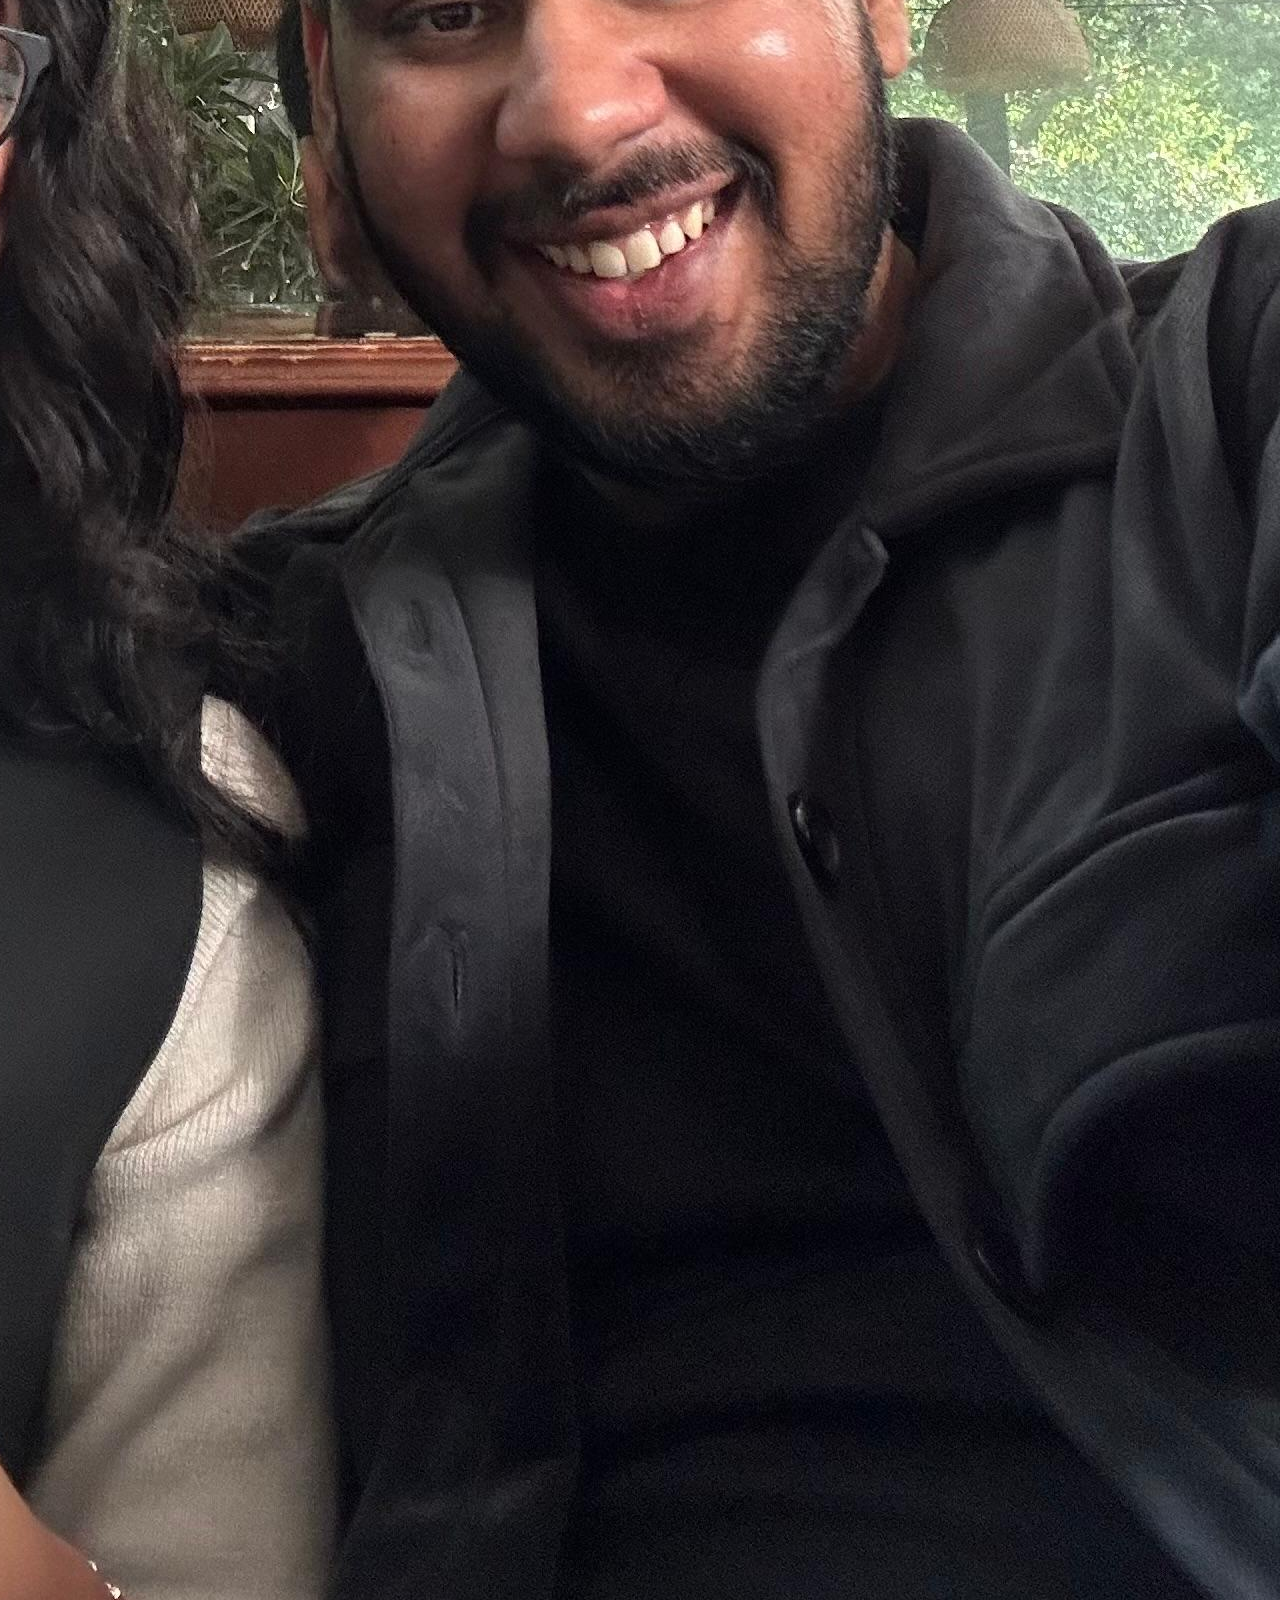
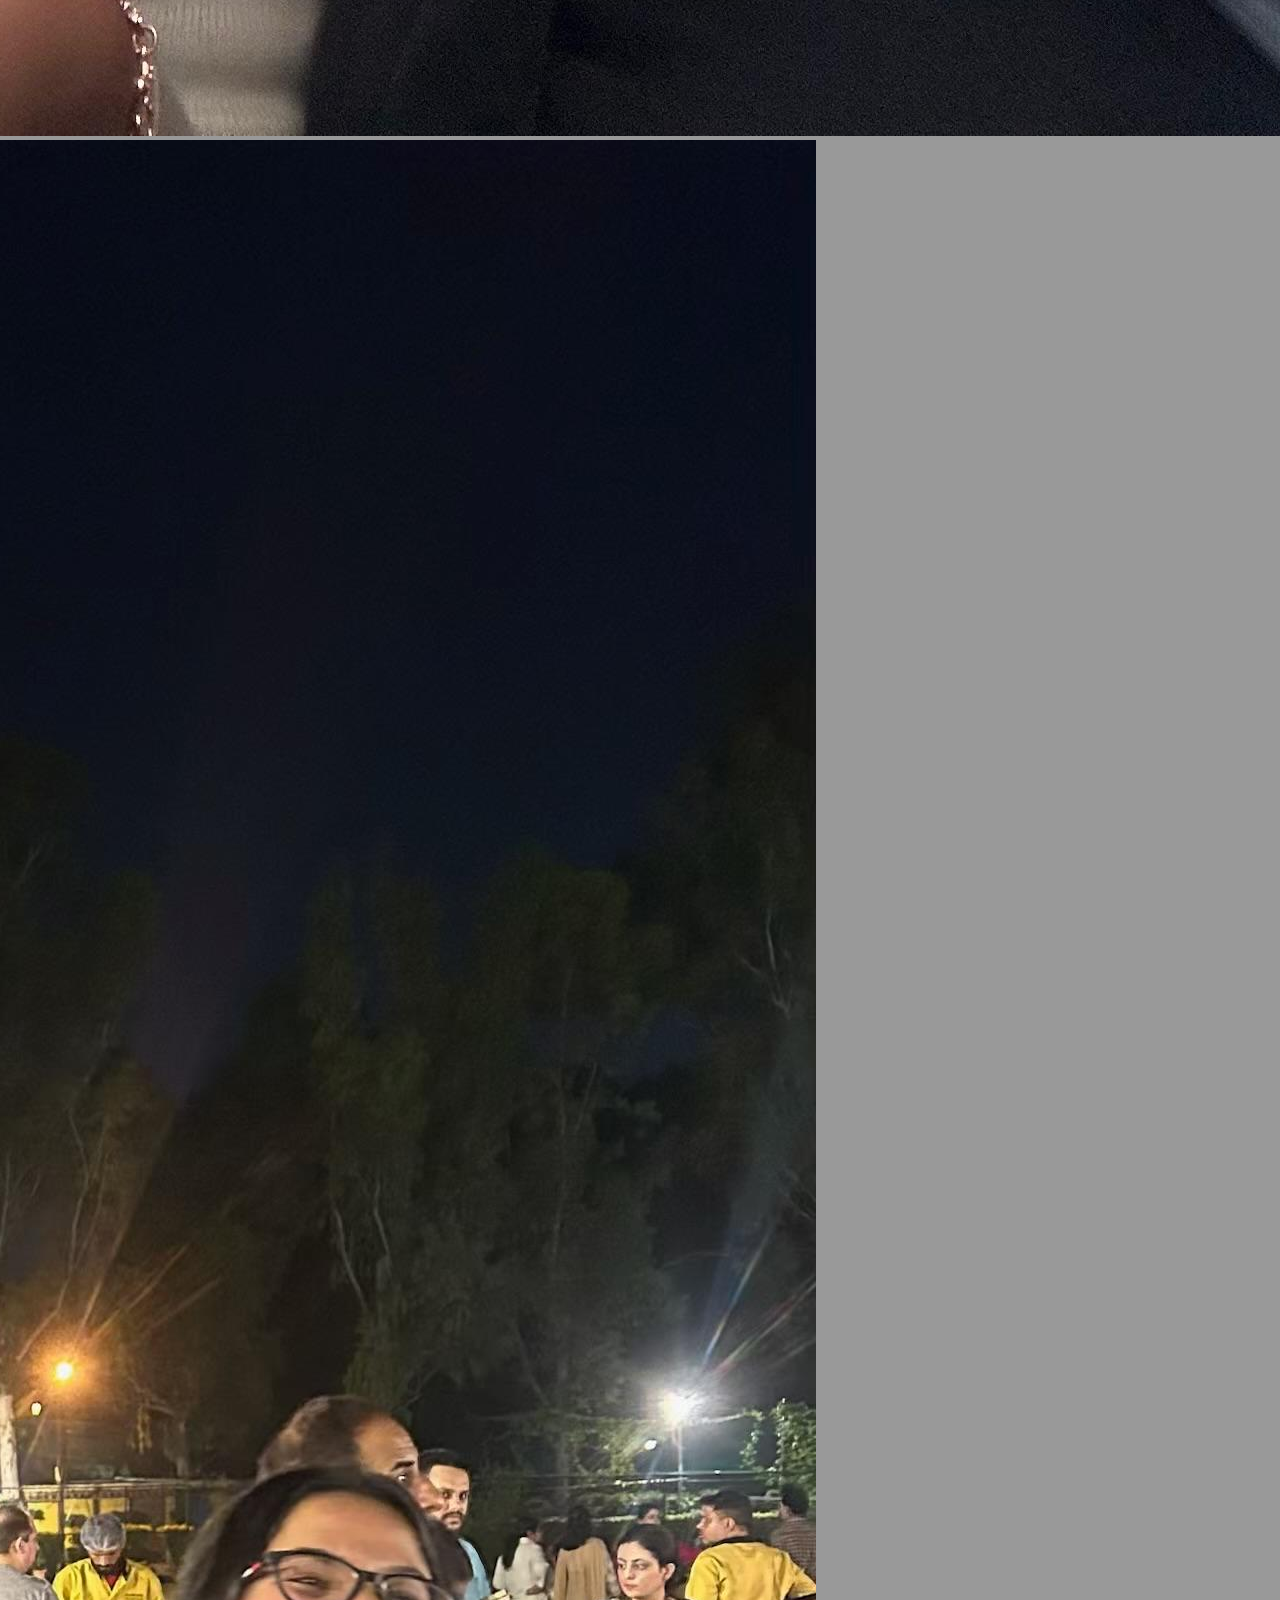
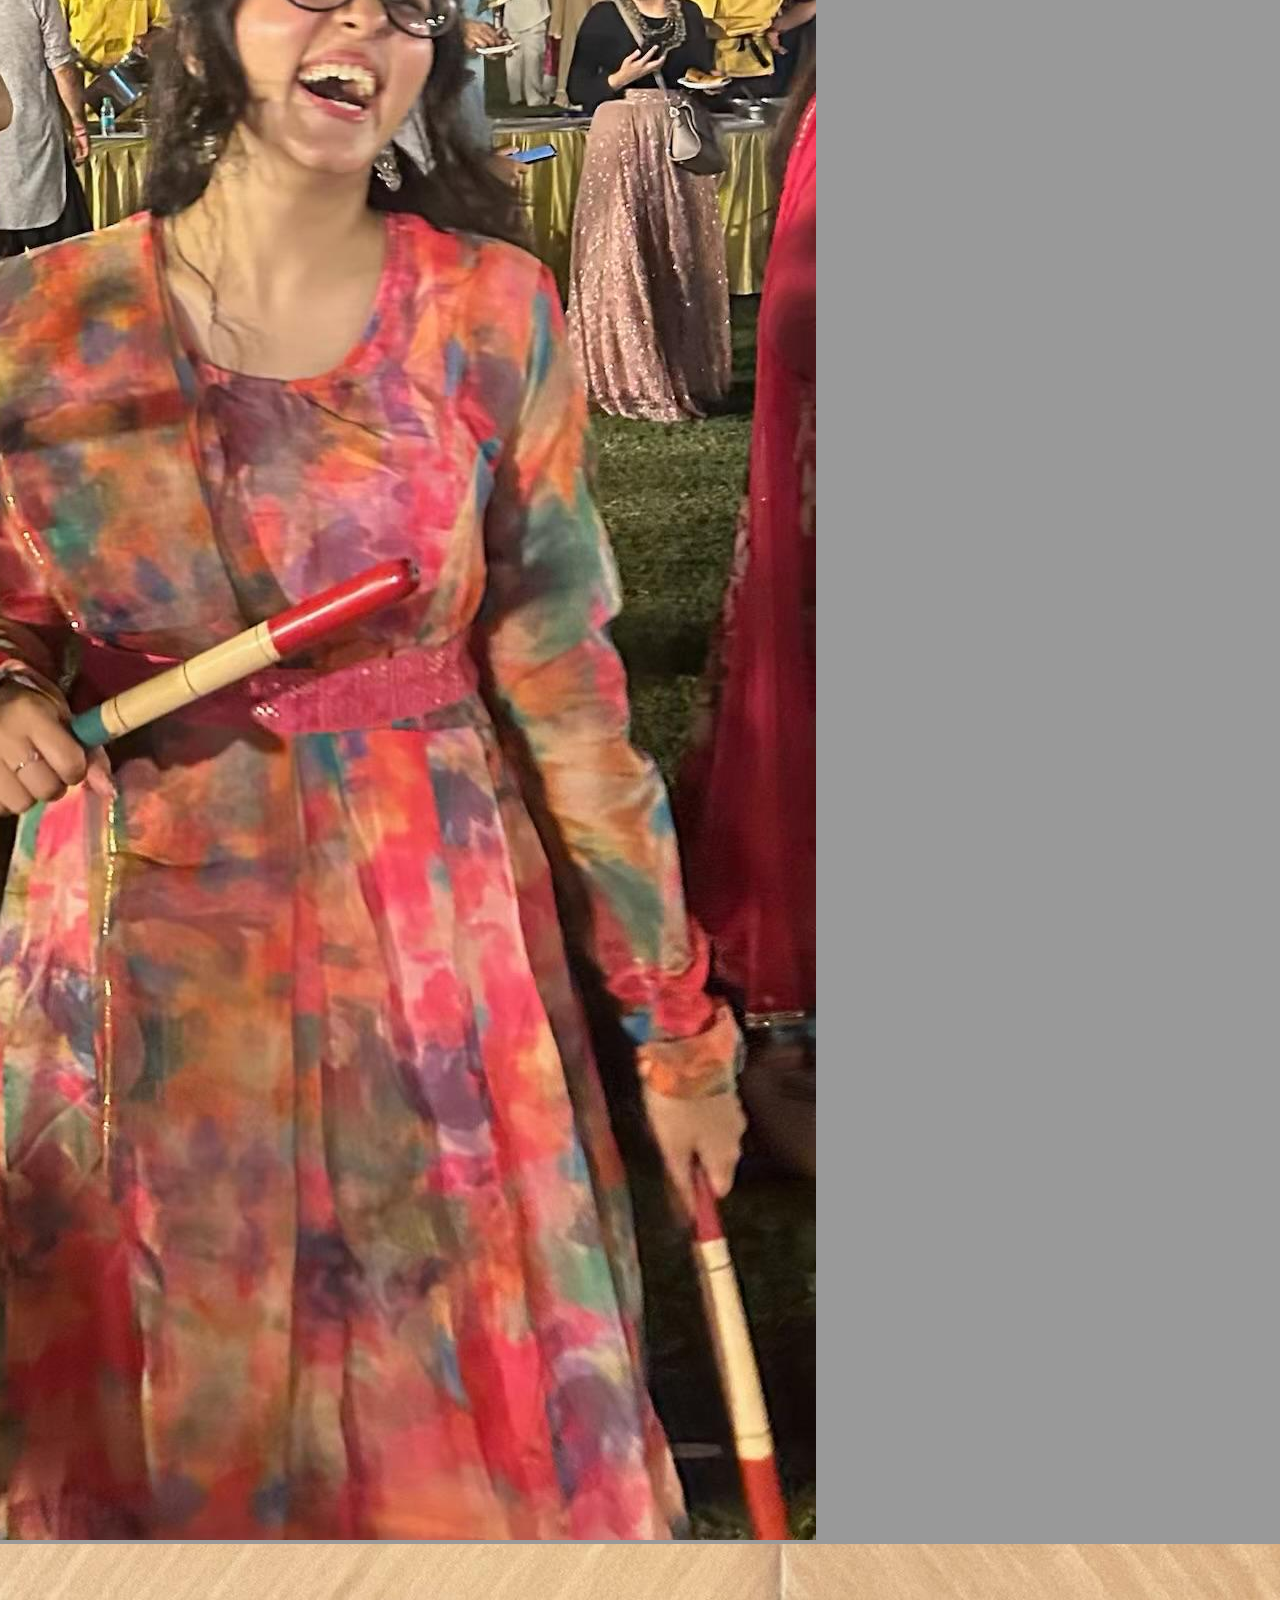
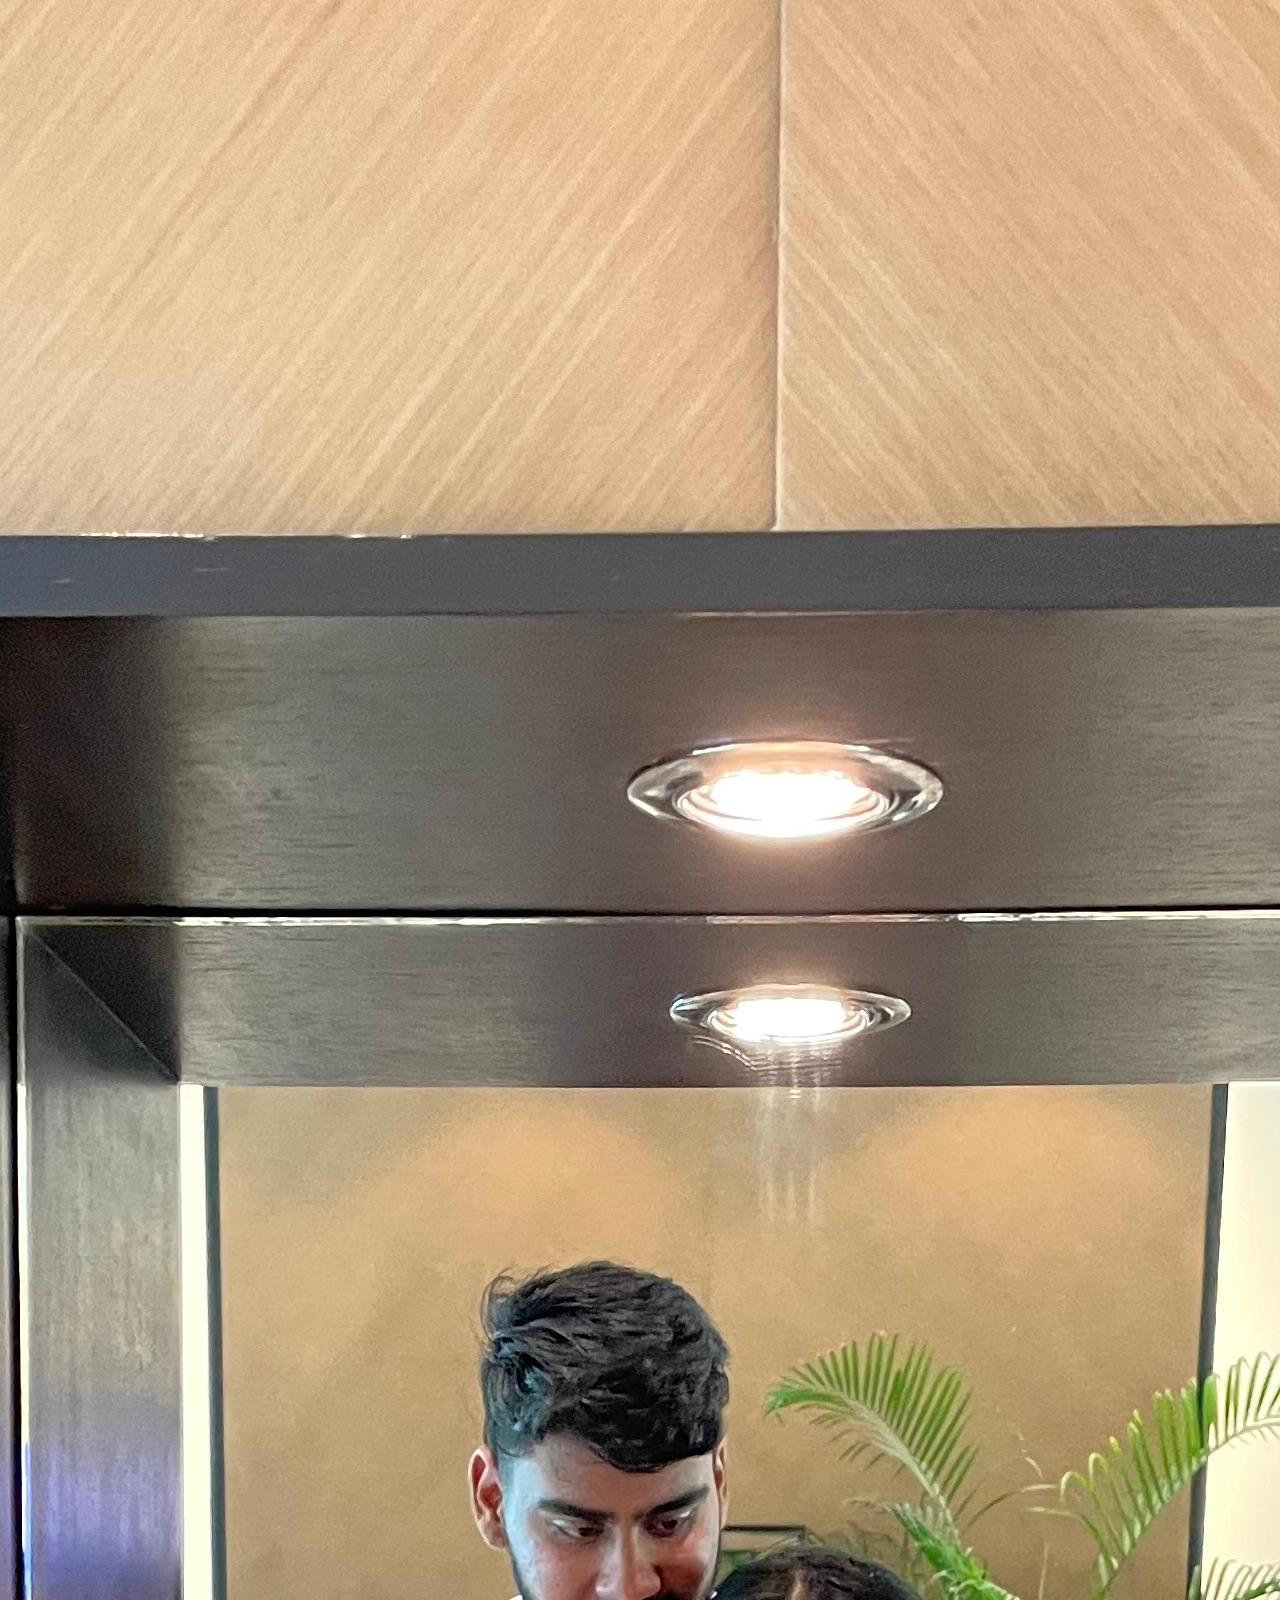
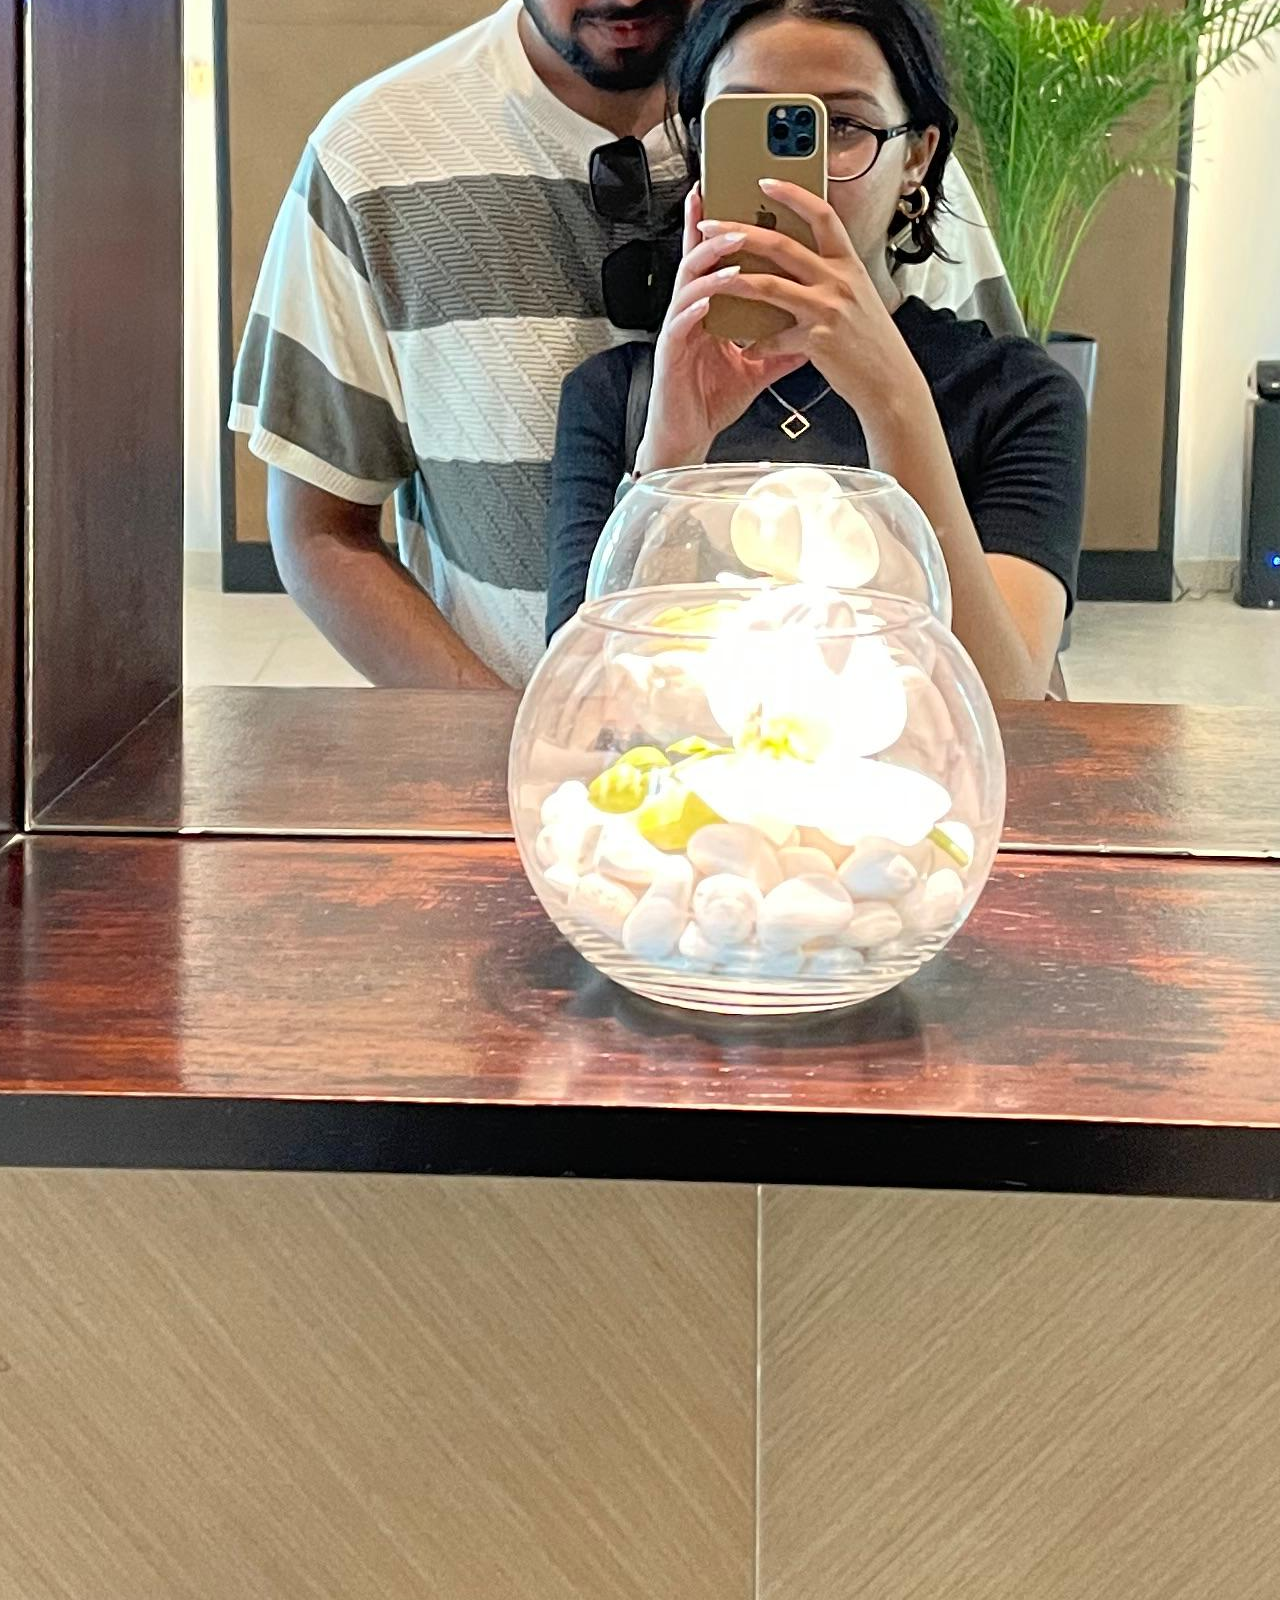
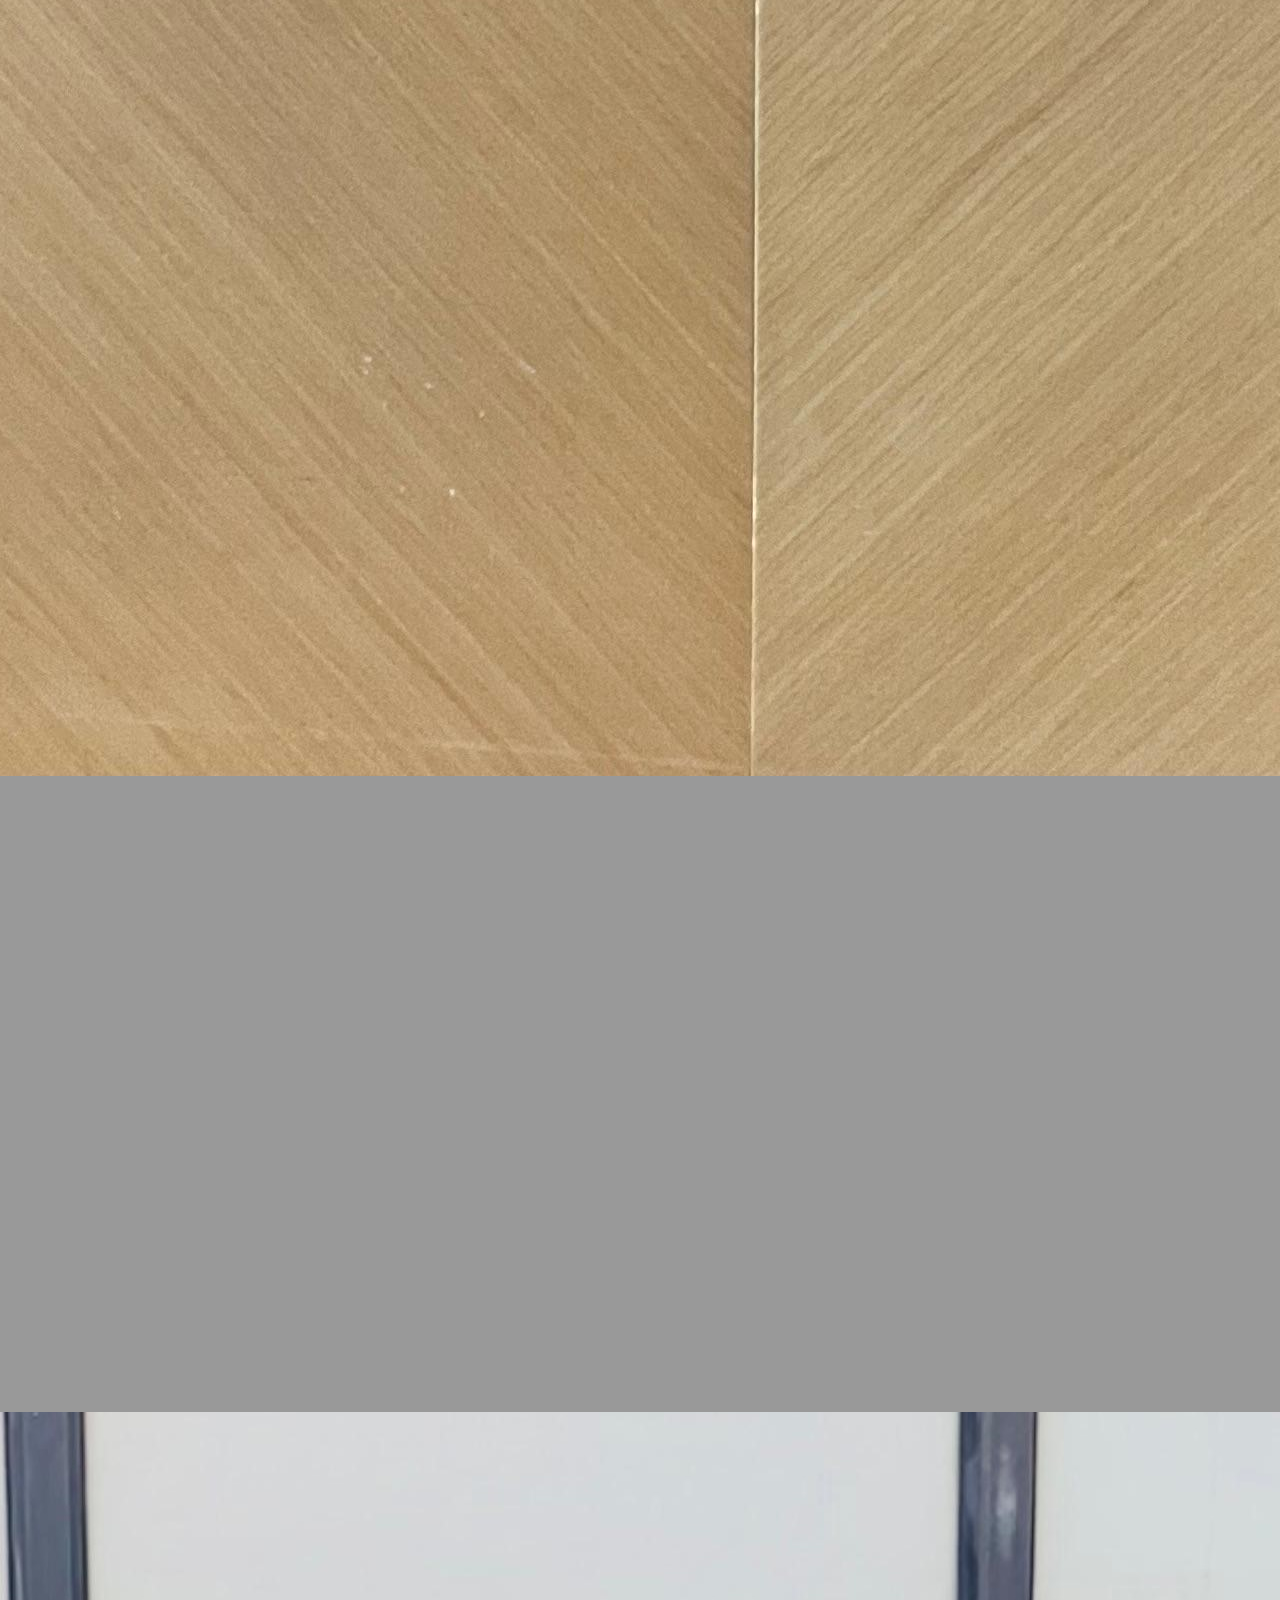
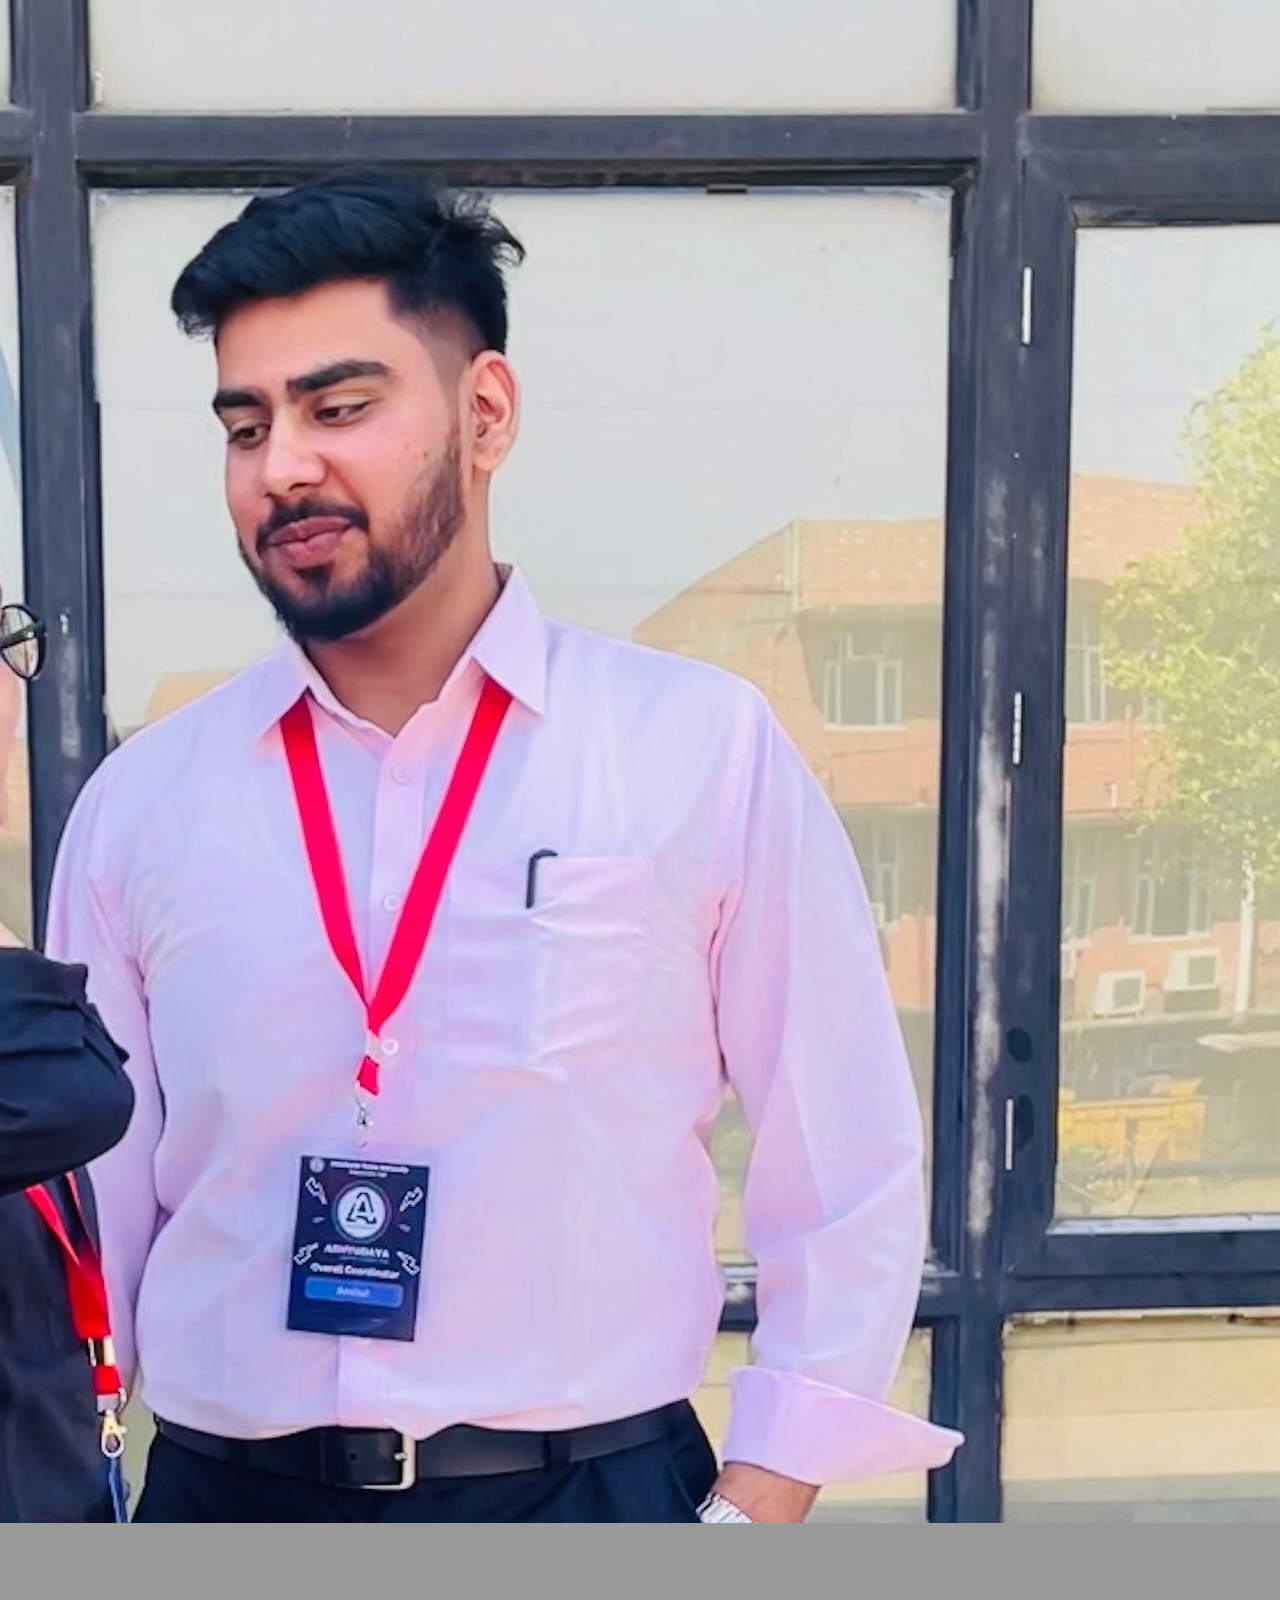
==== commit c23ef2ff: "Update anniversary.html" ====
--- a/anniversary.html
+++ b/anniversary.html
@@ -5,6 +5,8 @@
     <link rel="stylesheet" href="style.css">
 </head>
 <body class="anniversary-page">
+
+    <canvas id="fireworks"></canvas>
 
 <div class="overlay">
 
@@ -53,3 +55,96 @@
 
 </body>
 </html>
+
+
+<script>
+
+const canvas =
+document.getElementById("fireworks");
+
+const ctx =
+canvas.getContext("2d");
+
+canvas.width =
+window.innerWidth;
+
+canvas.height =
+window.innerHeight;
+
+function random(min,max){
+    return Math.random()*(max-min)+min;
+}
+
+let particles=[];
+
+function createFirework(){
+
+    const x =
+    random(100,window.innerWidth-100);
+
+    const y =
+    random(50,window.innerHeight/2);
+
+    for(let i=0;i<60;i++){
+
+        particles.push({
+
+            x:x,
+            y:y,
+
+            dx:
+            random(-4,4),
+
+            dy:
+            random(-4,4),
+
+            life:100
+        });
+    }
+}
+
+function animate(){
+
+    ctx.clearRect(
+    0,0,
+    canvas.width,
+    canvas.height);
+
+    particles.forEach((p,index)=>{
+
+        p.x+=p.dx;
+        p.y+=p.dy;
+
+        p.life--;
+
+        ctx.beginPath();
+
+        ctx.arc(
+        p.x,
+        p.y,
+        3,
+        0,
+        Math.PI*2);
+
+        ctx.fillStyle=
+        `hsl(${p.life*3},100%,60%)`;
+
+        ctx.fill();
+
+        if(p.life<=0){
+
+            particles.splice(index,1);
+        }
+    });
+
+    requestAnimationFrame(
+    animate);
+}
+
+setInterval(
+createFirework,
+1000);
+
+animate();
+
+</script>
